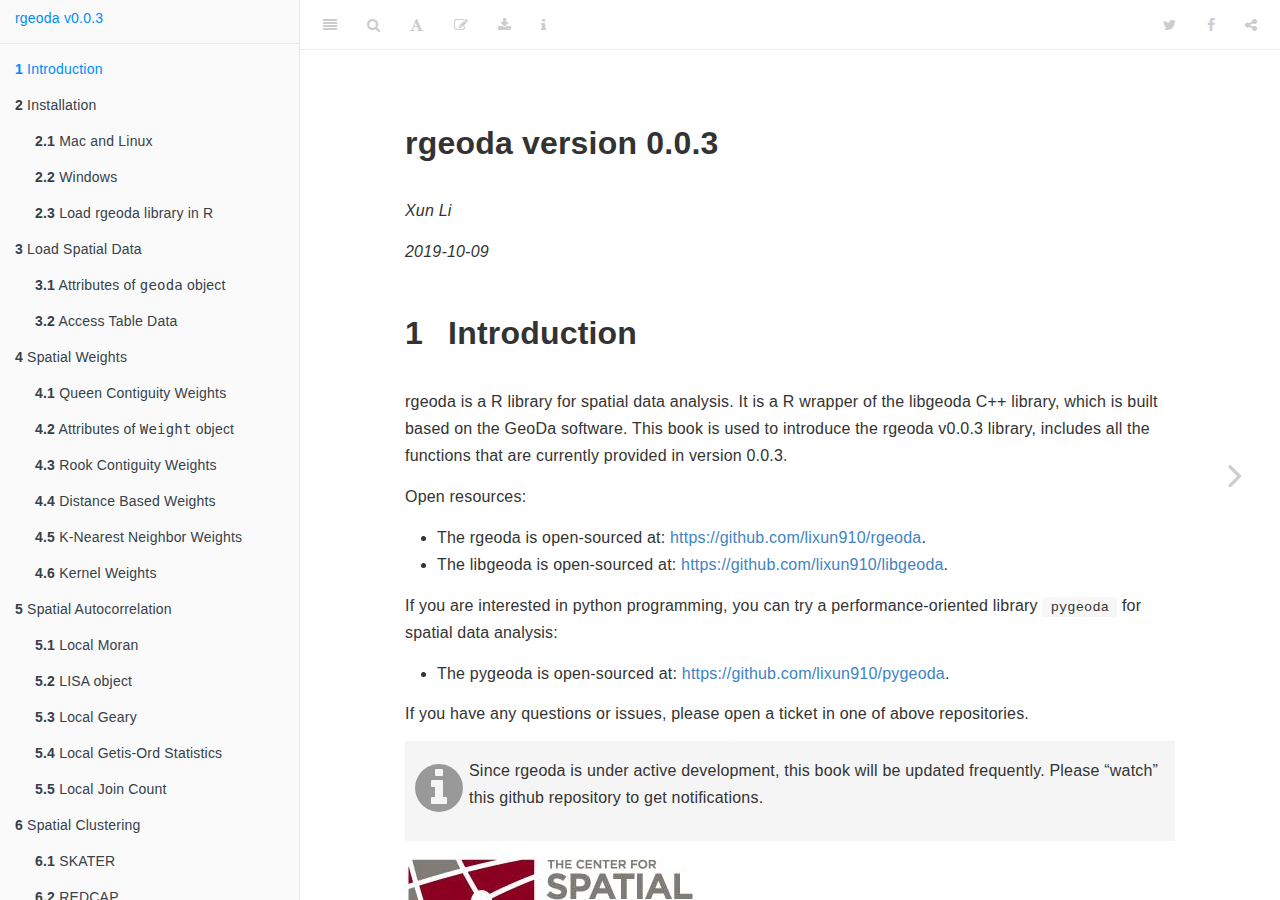
==== docs/index.html @ a3c0eeae "Initial commit" ====
<!DOCTYPE html>
<html xmlns="http://www.w3.org/1999/xhtml" lang="" xml:lang="">
<head>

  <meta charset="utf-8" />
  <meta http-equiv="X-UA-Compatible" content="IE=edge" />
  <title>rgeoda version 0.0.3</title>
  <meta name="description" content="This is a tutorial book to introduce the rgeoda v0.0.3 library. This book includes all the functions that are provided in version 0.0.3. Since rgeoda is under active development, this book will be updated frequently. Please watch this github repository to get any notifications." />
  <meta name="generator" content="bookdown 0.14 and GitBook 2.6.7" />

  <meta property="og:title" content="rgeoda version 0.0.3" />
  <meta property="og:type" content="book" />
  
  
  <meta property="og:description" content="This is a tutorial book to introduce the rgeoda v0.0.3 library. This book includes all the functions that are provided in version 0.0.3. Since rgeoda is under active development, this book will be updated frequently. Please watch this github repository to get any notifications." />
  <meta name="github-repo" content="rgeoda/book_intro" />

  <meta name="twitter:card" content="summary" />
  <meta name="twitter:title" content="rgeoda version 0.0.3" />
  
  <meta name="twitter:description" content="This is a tutorial book to introduce the rgeoda v0.0.3 library. This book includes all the functions that are provided in version 0.0.3. Since rgeoda is under active development, this book will be updated frequently. Please watch this github repository to get any notifications." />
  

<meta name="author" content="Xun Li" />


<meta name="date" content="2019-10-09" />

  <meta name="viewport" content="width=device-width, initial-scale=1" />
  <meta name="apple-mobile-web-app-capable" content="yes" />
  <meta name="apple-mobile-web-app-status-bar-style" content="black" />
  
  

<link rel="next" href="intro.html"/>
<script src="libs/jquery-2.2.3/jquery.min.js"></script>
<link href="libs/gitbook-2.6.7/css/style.css" rel="stylesheet" />
<link href="libs/gitbook-2.6.7/css/plugin-table.css" rel="stylesheet" />
<link href="libs/gitbook-2.6.7/css/plugin-bookdown.css" rel="stylesheet" />
<link href="libs/gitbook-2.6.7/css/plugin-highlight.css" rel="stylesheet" />
<link href="libs/gitbook-2.6.7/css/plugin-search.css" rel="stylesheet" />
<link href="libs/gitbook-2.6.7/css/plugin-fontsettings.css" rel="stylesheet" />
<link href="libs/gitbook-2.6.7/css/plugin-clipboard.css" rel="stylesheet" />











<style type="text/css">
a.sourceLine { display: inline-block; line-height: 1.25; }
a.sourceLine { pointer-events: none; color: inherit; text-decoration: inherit; }
a.sourceLine:empty { height: 1.2em; }
.sourceCode { overflow: visible; }
code.sourceCode { white-space: pre; position: relative; }
pre.sourceCode { margin: 0; }
@media screen {
div.sourceCode { overflow: auto; }
}
@media print {
code.sourceCode { white-space: pre-wrap; }
a.sourceLine { text-indent: -1em; padding-left: 1em; }
}
pre.numberSource a.sourceLine
  { position: relative; left: -4em; }
pre.numberSource a.sourceLine::before
  { content: attr(data-line-number);
    position: relative; left: -1em; text-align: right; vertical-align: baseline;
    border: none; pointer-events: all; display: inline-block;
    -webkit-touch-callout: none; -webkit-user-select: none;
    -khtml-user-select: none; -moz-user-select: none;
    -ms-user-select: none; user-select: none;
    padding: 0 4px; width: 4em;
    color: #aaaaaa;
  }
pre.numberSource { margin-left: 3em; border-left: 1px solid #aaaaaa;  padding-left: 4px; }
div.sourceCode
  {  }
@media screen {
a.sourceLine::before { text-decoration: underline; }
}
code span.al { color: #ff0000; font-weight: bold; } /* Alert */
code span.an { color: #60a0b0; font-weight: bold; font-style: italic; } /* Annotation */
code span.at { color: #7d9029; } /* Attribute */
code span.bn { color: #40a070; } /* BaseN */
code span.bu { } /* BuiltIn */
code span.cf { color: #007020; font-weight: bold; } /* ControlFlow */
code span.ch { color: #4070a0; } /* Char */
code span.cn { color: #880000; } /* Constant */
code span.co { color: #60a0b0; font-style: italic; } /* Comment */
code span.cv { color: #60a0b0; font-weight: bold; font-style: italic; } /* CommentVar */
code span.do { color: #ba2121; font-style: italic; } /* Documentation */
code span.dt { color: #902000; } /* DataType */
code span.dv { color: #40a070; } /* DecVal */
code span.er { color: #ff0000; font-weight: bold; } /* Error */
code span.ex { } /* Extension */
code span.fl { color: #40a070; } /* Float */
code span.fu { color: #06287e; } /* Function */
code span.im { } /* Import */
code span.in { color: #60a0b0; font-weight: bold; font-style: italic; } /* Information */
code span.kw { color: #007020; font-weight: bold; } /* Keyword */
code span.op { color: #666666; } /* Operator */
code span.ot { color: #007020; } /* Other */
code span.pp { color: #bc7a00; } /* Preprocessor */
code span.sc { color: #4070a0; } /* SpecialChar */
code span.ss { color: #bb6688; } /* SpecialString */
code span.st { color: #4070a0; } /* String */
code span.va { color: #19177c; } /* Variable */
code span.vs { color: #4070a0; } /* VerbatimString */
code span.wa { color: #60a0b0; font-weight: bold; font-style: italic; } /* Warning */
</style>

<link rel="stylesheet" href="style.css" type="text/css" />
<link rel="stylesheet" href="toc.css" type="text/css" />
<link rel="stylesheet" href="fontawesome.min.css" type="text/css" />
</head>

<body>



  <div class="book without-animation with-summary font-size-2 font-family-1" data-basepath=".">

    <div class="book-summary">
      <nav role="navigation">

<ul class="summary">
<li><a href="./">rgeoda v0.0.3</a></li>

<li class="divider"></li>
<li class="chapter" data-level="1" data-path="index.html"><a href="index.html"><i class="fa fa-check"></i><b>1</b> Introduction</a></li>
<li class="chapter" data-level="2" data-path="intro.html"><a href="intro.html"><i class="fa fa-check"></i><b>2</b> Installation</a><ul>
<li class="chapter" data-level="2.1" data-path="intro.html"><a href="intro.html#mac-and-linux"><i class="fa fa-check"></i><b>2.1</b> Mac and Linux</a></li>
<li class="chapter" data-level="2.2" data-path="intro.html"><a href="intro.html#windows"><i class="fa fa-check"></i><b>2.2</b> Windows</a></li>
<li class="chapter" data-level="2.3" data-path="intro.html"><a href="intro.html#load-rgeoda-library-in-r"><i class="fa fa-check"></i><b>2.3</b> Load rgeoda library in R</a></li>
</ul></li>
<li class="chapter" data-level="3" data-path="load-spatial-data.html"><a href="load-spatial-data.html"><i class="fa fa-check"></i><b>3</b> Load Spatial Data</a><ul>
<li class="chapter" data-level="3.1" data-path="load-spatial-data.html"><a href="load-spatial-data.html#attributes-of-geoda-object"><i class="fa fa-check"></i><b>3.1</b> Attributes of <code>geoda</code> object</a></li>
<li class="chapter" data-level="3.2" data-path="load-spatial-data.html"><a href="load-spatial-data.html#access-table-data"><i class="fa fa-check"></i><b>3.2</b> Access Table Data</a></li>
</ul></li>
<li class="chapter" data-level="4" data-path="spatial-weights.html"><a href="spatial-weights.html"><i class="fa fa-check"></i><b>4</b> Spatial Weights</a><ul>
<li class="chapter" data-level="4.1" data-path="spatial-weights.html"><a href="spatial-weights.html#queen-contiguity-weights"><i class="fa fa-check"></i><b>4.1</b> Queen Contiguity Weights</a></li>
<li class="chapter" data-level="4.2" data-path="spatial-weights.html"><a href="spatial-weights.html#attributes-of-weight-object"><i class="fa fa-check"></i><b>4.2</b> Attributes of <code>Weight</code> object</a></li>
<li class="chapter" data-level="4.3" data-path="spatial-weights.html"><a href="spatial-weights.html#rook-contiguity-weights"><i class="fa fa-check"></i><b>4.3</b> Rook Contiguity Weights</a></li>
<li class="chapter" data-level="4.4" data-path="spatial-weights.html"><a href="spatial-weights.html#distance-based-weights"><i class="fa fa-check"></i><b>4.4</b> Distance Based Weights</a></li>
<li class="chapter" data-level="4.5" data-path="spatial-weights.html"><a href="spatial-weights.html#k-nearest-neighbor-weights"><i class="fa fa-check"></i><b>4.5</b> K-Nearest Neighbor Weights</a></li>
<li class="chapter" data-level="4.6" data-path="spatial-weights.html"><a href="spatial-weights.html#kernel-weights"><i class="fa fa-check"></i><b>4.6</b> Kernel Weights</a><ul>
<li class="chapter" data-level="4.6.1" data-path="spatial-weights.html"><a href="spatial-weights.html#kernel-weights-with-fixed-bandwidth"><i class="fa fa-check"></i><b>4.6.1</b> Kernel Weights with fixed bandwidth</a></li>
<li class="chapter" data-level="4.6.2" data-path="spatial-weights.html"><a href="spatial-weights.html#kernel-weights-with-adaptive-bandwidth"><i class="fa fa-check"></i><b>4.6.2</b> Kernel Weights with adaptive bandwidth</a></li>
</ul></li>
</ul></li>
<li class="chapter" data-level="5" data-path="spatial-autocorrelation.html"><a href="spatial-autocorrelation.html"><i class="fa fa-check"></i><b>5</b> Spatial Autocorrelation</a><ul>
<li class="chapter" data-level="5.1" data-path="spatial-autocorrelation.html"><a href="spatial-autocorrelation.html#local-moran"><i class="fa fa-check"></i><b>5.1</b> Local Moran</a></li>
<li class="chapter" data-level="5.2" data-path="spatial-autocorrelation.html"><a href="spatial-autocorrelation.html#lisa-object"><i class="fa fa-check"></i><b>5.2</b> LISA object</a></li>
<li class="chapter" data-level="5.3" data-path="spatial-autocorrelation.html"><a href="spatial-autocorrelation.html#local-geary"><i class="fa fa-check"></i><b>5.3</b> Local Geary</a></li>
<li class="chapter" data-level="5.4" data-path="spatial-autocorrelation.html"><a href="spatial-autocorrelation.html#local-getis-ord-statistics"><i class="fa fa-check"></i><b>5.4</b> Local Getis-Ord Statistics</a></li>
<li class="chapter" data-level="5.5" data-path="spatial-autocorrelation.html"><a href="spatial-autocorrelation.html#local-join-count"><i class="fa fa-check"></i><b>5.5</b> Local Join Count</a></li>
</ul></li>
<li class="chapter" data-level="6" data-path="spatial-clustering.html"><a href="spatial-clustering.html"><i class="fa fa-check"></i><b>6</b> Spatial Clustering</a><ul>
<li class="chapter" data-level="6.1" data-path="spatial-clustering.html"><a href="spatial-clustering.html#skater"><i class="fa fa-check"></i><b>6.1</b> SKATER</a></li>
<li class="chapter" data-level="6.2" data-path="spatial-clustering.html"><a href="spatial-clustering.html#redcap"><i class="fa fa-check"></i><b>6.2</b> REDCAP</a></li>
<li class="chapter" data-level="6.3" data-path="spatial-clustering.html"><a href="spatial-clustering.html#max-p"><i class="fa fa-check"></i><b>6.3</b> Max-p</a></li>
</ul></li>
<li class="chapter" data-level="7" data-path="esda-with-rgeoda-and-sp.html"><a href="esda-with-rgeoda-and-sp.html"><i class="fa fa-check"></i><b>7</b> ESDA with rgeoda and sp</a><ul>
<li class="chapter" data-level="7.1" data-path="esda-with-rgeoda-and-sp.html"><a href="esda-with-rgeoda-and-sp.html#start-from-sp-package"><i class="fa fa-check"></i><b>7.1</b> Start from sp package</a></li>
<li class="chapter" data-level="7.2" data-path="esda-with-rgeoda-and-sp.html"><a href="esda-with-rgeoda-and-sp.html#create-geoda-object-from-sp"><i class="fa fa-check"></i><b>7.2</b> Create geoda object from sp</a></li>
<li class="chapter" data-level="7.3" data-path="esda-with-rgeoda-and-sp.html"><a href="esda-with-rgeoda-and-sp.html#esda-with-rgeoda-and-sp-1"><i class="fa fa-check"></i><b>7.3</b> ESDA with rgeoda and sp</a><ul>
<li class="chapter" data-level="7.3.1" data-path="esda-with-rgeoda-and-sp.html"><a href="esda-with-rgeoda-and-sp.html#local-moran-map"><i class="fa fa-check"></i><b>7.3.1</b> Local Moran Map</a></li>
<li class="chapter" data-level="7.3.2" data-path="esda-with-rgeoda-and-sp.html"><a href="esda-with-rgeoda-and-sp.html#local-geary-map"><i class="fa fa-check"></i><b>7.3.2</b> Local Geary Map</a></li>
<li class="chapter" data-level="7.3.3" data-path="esda-with-rgeoda-and-sp.html"><a href="esda-with-rgeoda-and-sp.html#local-g-map"><i class="fa fa-check"></i><b>7.3.3</b> Local G Map</a></li>
<li class="chapter" data-level="7.3.4" data-path="esda-with-rgeoda-and-sp.html"><a href="esda-with-rgeoda-and-sp.html#skater-map"><i class="fa fa-check"></i><b>7.3.4</b> SKATER Map</a></li>
<li class="chapter" data-level="7.3.5" data-path="esda-with-rgeoda-and-sp.html"><a href="esda-with-rgeoda-and-sp.html#max-p-clustering-map"><i class="fa fa-check"></i><b>7.3.5</b> Max-p Clustering Map</a></li>
</ul></li>
</ul></li>
<li class="chapter" data-level="8" data-path="esda-with-rgeoda-and-sf.html"><a href="esda-with-rgeoda-and-sf.html"><i class="fa fa-check"></i><b>8</b> ESDA with rgeoda and sf</a><ul>
<li class="chapter" data-level="8.1" data-path="esda-with-rgeoda-and-sf.html"><a href="esda-with-rgeoda-and-sf.html#start-from-sf-package"><i class="fa fa-check"></i><b>8.1</b> Start from sf package</a></li>
<li class="chapter" data-level="8.2" data-path="esda-with-rgeoda-and-sf.html"><a href="esda-with-rgeoda-and-sf.html#create-geoda-object-from-sf"><i class="fa fa-check"></i><b>8.2</b> Create geoda object from sf</a></li>
<li class="chapter" data-level="8.3" data-path="esda-with-rgeoda-and-sf.html"><a href="esda-with-rgeoda-and-sf.html#esda-with-rgeoda-and-sf-1"><i class="fa fa-check"></i><b>8.3</b> ESDA with rgeoda and sf</a><ul>
<li class="chapter" data-level="8.3.1" data-path="esda-with-rgeoda-and-sf.html"><a href="esda-with-rgeoda-and-sf.html#local-moran-map-1"><i class="fa fa-check"></i><b>8.3.1</b> Local Moran Map</a></li>
<li class="chapter" data-level="8.3.2" data-path="esda-with-rgeoda-and-sf.html"><a href="esda-with-rgeoda-and-sf.html#local-geary-map-1"><i class="fa fa-check"></i><b>8.3.2</b> Local Geary Map</a></li>
<li class="chapter" data-level="8.3.3" data-path="esda-with-rgeoda-and-sf.html"><a href="esda-with-rgeoda-and-sf.html#local-g-map-1"><i class="fa fa-check"></i><b>8.3.3</b> Local G Map</a></li>
<li class="chapter" data-level="8.3.4" data-path="esda-with-rgeoda-and-sf.html"><a href="esda-with-rgeoda-and-sf.html#skater-map-1"><i class="fa fa-check"></i><b>8.3.4</b> SKATER Map</a></li>
<li class="chapter" data-level="8.3.5" data-path="esda-with-rgeoda-and-sf.html"><a href="esda-with-rgeoda-and-sf.html#max-p-clustering-map-1"><i class="fa fa-check"></i><b>8.3.5</b> Max-p Clustering Map</a></li>
</ul></li>
</ul></li>
<li class="divider"></li>
<li><a href="https://github.com/rstudio/bookdown" target="blank">Published with bookdown</a></li>

</ul>

      </nav>
    </div>

    <div class="book-body">
      <div class="body-inner">
        <div class="book-header" role="navigation">
          <h1>
            <i class="fa fa-circle-o-notch fa-spin"></i><a href="./">rgeoda version 0.0.3</a>
          </h1>
        </div>

        <div class="page-wrapper" tabindex="-1" role="main">
          <div class="page-inner">

            <section class="normal" id="section-">
<div id="header">
<h1 class="title">rgeoda version 0.0.3</h1>
<p class="author"><em>Xun Li</em></p>
<p class="date"><em>2019-10-09</em></p>
</div>
<div id="introduction" class="section level1">
<h1><span class="header-section-number">1</span> Introduction</h1>
<p>rgeoda is a R library for spatial data analysis. It is a R wrapper of the libgeoda C++ library, which is built based on the GeoDa software. This book is used to introduce the rgeoda v0.0.3 library, includes all the functions that are currently provided in version 0.0.3.</p>
<p>Open resources:</p>
<ul>
<li>The rgeoda is open-sourced at: <a href="https://github.com/lixun910/rgeoda" class="uri">https://github.com/lixun910/rgeoda</a>.</li>
<li>The libgeoda is open-sourced at: <a href="https://github.com/lixun910/libgeoda" class="uri">https://github.com/lixun910/libgeoda</a>.</li>
</ul>
<p>If you are interested in python programming, you can try a performance-oriented library <code>pygeoda</code> for spatial data analysis:</p>
<ul>
<li>The pygeoda is open-sourced at: <a href="https://github.com/lixun910/pygeoda" class="uri">https://github.com/lixun910/pygeoda</a>.</li>
</ul>
<p>If you have any questions or issues, please open a ticket in one of above repositories.</p>
<div class="rmdinfo">
<p>
Since rgeoda is under active development, this book will be updated frequently. Please “watch” this github repository to get notifications.
</p>
</div>
<p><img src="images/csds.jpg" /><!-- --></p>

</div>
            </section>

          </div>
        </div>
      </div>

<a href="intro.html" class="navigation navigation-next navigation-unique" aria-label="Next page"><i class="fa fa-angle-right"></i></a>
    </div>
  </div>
<script src="libs/gitbook-2.6.7/js/app.min.js"></script>
<script src="libs/gitbook-2.6.7/js/lunr.js"></script>
<script src="libs/gitbook-2.6.7/js/clipboard.min.js"></script>
<script src="libs/gitbook-2.6.7/js/plugin-search.js"></script>
<script src="libs/gitbook-2.6.7/js/plugin-sharing.js"></script>
<script src="libs/gitbook-2.6.7/js/plugin-fontsettings.js"></script>
<script src="libs/gitbook-2.6.7/js/plugin-bookdown.js"></script>
<script src="libs/gitbook-2.6.7/js/jquery.highlight.js"></script>
<script src="libs/gitbook-2.6.7/js/plugin-clipboard.js"></script>
<script>
gitbook.require(["gitbook"], function(gitbook) {
gitbook.start({
"sharing": {
"github": false,
"facebook": true,
"twitter": true,
"google": false,
"linkedin": false,
"weibo": false,
"instapaper": false,
"vk": false,
"all": ["facebook", "google", "twitter", "linkedin", "weibo", "instapaper"]
},
"fontsettings": {
"theme": "white",
"family": "sans",
"size": 2
},
"edit": {
"link": "https://github.com/rstudio/bookdown-demo/edit/master/index.Rmd",
"text": "Edit"
},
"history": {
"link": null,
"text": null
},
"download": ["bookdown-demo.pdf", "bookdown-demo.epub"],
"toc": {
"collapse": "subsection"
}
});
});
</script>

</body>

</html>
---- docs/libs/gitbook-2.6.7/css/style.css ----
/*! normalize.css v2.1.0 | MIT License | git.io/normalize */img,legend{border:0}*,.fa{-webkit-font-smoothing:antialiased}.fa-ul>li,sub,sup{position:relative}.book .book-body .page-wrapper .page-inner section.normal hr:after,.book-langs-index .inner .languages:after,.buttons:after,.dropdown-menu .buttons:after{clear:both}body,html{-ms-text-size-adjust:100%;-webkit-text-size-adjust:100%}article,aside,details,figcaption,figure,footer,header,hgroup,main,nav,section,summary{display:block}audio,canvas,video{display:inline-block}.hidden,[hidden]{display:none}audio:not([controls]){display:none;height:0}html{font-family:sans-serif}body,figure{margin:0}a:focus{outline:dotted thin}a:active,a:hover{outline:0}h1{font-size:2em;margin:.67em 0}abbr[title]{border-bottom:1px dotted}b,strong{font-weight:700}dfn{font-style:italic}hr{-moz-box-sizing:content-box;box-sizing:content-box;height:0}mark{background:#ff0;color:#000}code,kbd,pre,samp{font-family:monospace,serif;font-size:1em}pre{white-space:pre-wrap}q{quotes:"\201C" "\201D" "\2018" "\2019"}small{font-size:80%}sub,sup{font-size:75%;line-height:0;vertical-align:baseline}sup{top:-.5em}sub{bottom:-.25em}svg:not(:root){overflow:hidden}fieldset{border:1px solid silver;margin:0 2px;padding:.35em .625em .75em}legend{padding:0}button,input,select,textarea{font-family:inherit;font-size:100%;margin:0}button,input{line-height:normal}button,select{text-transform:none}button,html input[type=button],input[type=reset],input[type=submit]{-webkit-appearance:button;cursor:pointer}button[disabled],html input[disabled]{cursor:default}input[type=checkbox],input[type=radio]{box-sizing:border-box;padding:0}input[type=search]{-webkit-appearance:textfield;-moz-box-sizing:content-box;-webkit-box-sizing:content-box;box-sizing:content-box}input[type=search]::-webkit-search-cancel-button{margin-right:10px;}button::-moz-focus-inner,input::-moz-focus-inner{border:0;padding:0}textarea{overflow:auto;vertical-align:top}table{border-collapse:collapse;border-spacing:0}/*!
 * Preboot v2
 *
 * Open sourced under MIT license by @mdo.
 * Some variables and mixins from Bootstrap (Apache 2 license).
 */.link-inherit,.link-inherit:focus,.link-inherit:hover{color:inherit}.fa,.fa-stack{display:inline-block}/*!
 *  Font Awesome 4.1.0 by @davegandy - http://fontawesome.io - @fontawesome
 *  License - http://fontawesome.io/license (Font: SIL OFL 1.1, CSS: MIT License)
 */@font-face{font-family:FontAwesome;src:url(./fontawesome/fontawesome-webfont.ttf?v=4.1.0) format('truetype');font-weight:400;font-style:normal}.fa{font-family:FontAwesome;font-style:normal;font-weight:400;line-height:1;-moz-osx-font-smoothing:grayscale}.book .book-header,.book .book-summary{font-family:"Helvetica Neue",Helvetica,Arial,sans-serif}.fa-lg{font-size:1.33333333em;line-height:.75em;vertical-align:-15%}.fa-2x{font-size:2em}.fa-3x{font-size:3em}.fa-4x{font-size:4em}.fa-5x{font-size:5em}.fa-fw{width:1.28571429em;text-align:center}.fa-ul{padding-left:0;margin-left:2.14285714em;list-style-type:none}.fa-li{position:absolute;left:-2.14285714em;width:2.14285714em;top:.14285714em;text-align:center}.fa-li.fa-lg{left:-1.85714286em}.fa-border{padding:.2em .25em .15em;border:.08em solid #eee;border-radius:.1em}.pull-right{float:right}.pull-left{float:left}.fa.pull-left{margin-right:.3em}.fa.pull-right{margin-left:.3em}.fa-spin{-webkit-animation:spin 2s infinite linear;-moz-animation:spin 2s infinite linear;-o-animation:spin 2s infinite linear;animation:spin 2s infinite linear}@-moz-keyframes spin{0%{-moz-transform:rotate(0)}100%{-moz-transform:rotate(359deg)}}@-webkit-keyframes spin{0%{-webkit-transform:rotate(0)}100%{-webkit-transform:rotate(359deg)}}@-o-keyframes spin{0%{-o-transform:rotate(0)}100%{-o-transform:rotate(359deg)}}@keyframes spin{0%{-webkit-transform:rotate(0);transform:rotate(0)}100%{-webkit-transform:rotate(359deg);transform:rotate(359deg)}}.fa-rotate-90{filter:progid:DXImageTransform.Microsoft.BasicImage(rotation=1);-webkit-transform:rotate(90deg);-moz-transform:rotate(90deg);-ms-transform:rotate(90deg);-o-transform:rotate(90deg);transform:rotate(90deg)}.fa-rotate-180{filter:progid:DXImageTransform.Microsoft.BasicImage(rotation=2);-webkit-transform:rotate(180deg);-moz-transform:rotate(180deg);-ms-transform:rotate(180deg);-o-transform:rotate(180deg);transform:rotate(180deg)}.fa-rotate-270{filter:progid:DXImageTransform.Microsoft.BasicImage(rotation=3);-webkit-transform:rotate(270deg);-moz-transform:rotate(270deg);-ms-transform:rotate(270deg);-o-transform:rotate(270deg);transform:rotate(270deg)}.fa-flip-horizontal{filter:progid:DXImageTransform.Microsoft.BasicImage(rotation=0, mirror=1);-webkit-transform:scale(-1,1);-moz-transform:scale(-1,1);-ms-transform:scale(-1,1);-o-transform:scale(-1,1);transform:scale(-1,1)}.fa-flip-vertical{filter:progid:DXImageTransform.Microsoft.BasicImage(rotation=2, mirror=1);-webkit-transform:scale(1,-1);-moz-transform:scale(1,-1);-ms-transform:scale(1,-1);-o-transform:scale(1,-1);transform:scale(1,-1)}.fa-stack{position:relative;width:2em;height:2em;line-height:2em;vertical-align:middle}.fa-stack-1x,.fa-stack-2x{position:absolute;left:0;width:100%;text-align:center}.fa-stack-1x{line-height:inherit}.fa-stack-2x{font-size:2em}.fa-inverse{color:#fff}.fa-glass:before{content:"\f000"}.fa-music:before{content:"\f001"}.fa-search:before{content:"\f002"}.fa-envelope-o:before{content:"\f003"}.fa-heart:before{content:"\f004"}.fa-star:before{content:"\f005"}.fa-star-o:before{content:"\f006"}.fa-user:before{content:"\f007"}.fa-film:before{content:"\f008"}.fa-th-large:before{content:"\f009"}.fa-th:before{content:"\f00a"}.fa-th-list:before{content:"\f00b"}.fa-check:before{content:"\f00c"}.fa-times:before{content:"\f00d"}.fa-search-plus:before{content:"\f00e"}.fa-search-minus:before{content:"\f010"}.fa-power-off:before{content:"\f011"}.fa-signal:before{content:"\f012"}.fa-cog:before,.fa-gear:before{content:"\f013"}.fa-trash-o:before{content:"\f014"}.fa-home:before{content:"\f015"}.fa-file-o:before{content:"\f016"}.fa-clock-o:before{content:"\f017"}.fa-road:before{content:"\f018"}.fa-download:before{content:"\f019"}.fa-arrow-circle-o-down:before{content:"\f01a"}.fa-arrow-circle-o-up:before{content:"\f01b"}.fa-inbox:before{content:"\f01c"}.fa-play-circle-o:before{content:"\f01d"}.fa-repeat:before,.fa-rotate-right:before{content:"\f01e"}.fa-refresh:before{content:"\f021"}.fa-list-alt:before{content:"\f022"}.fa-lock:before{content:"\f023"}.fa-flag:before{content:"\f024"}.fa-headphones:before{content:"\f025"}.fa-volume-off:before{content:"\f026"}.fa-volume-down:before{content:"\f027"}.fa-volume-up:before{content:"\f028"}.fa-qrcode:before{content:"\f029"}.fa-barcode:before{content:"\f02a"}.fa-tag:before{content:"\f02b"}.fa-tags:before{content:"\f02c"}.fa-book:before{content:"\f02d"}.fa-bookmark:before{content:"\f02e"}.fa-print:before{content:"\f02f"}.fa-camera:before{content:"\f030"}.fa-font:before{content:"\f031"}.fa-bold:before{content:"\f032"}.fa-italic:before{content:"\f033"}.fa-text-height:before{content:"\f034"}.fa-text-width:before{content:"\f035"}.fa-align-left:before{content:"\f036"}.fa-align-center:before{content:"\f037"}.fa-align-right:before{content:"\f038"}.fa-align-justify:before{content:"\f039"}.fa-list:before{content:"\f03a"}.fa-dedent:before,.fa-outdent:before{content:"\f03b"}.fa-indent:before{content:"\f03c"}.fa-video-camera:before{content:"\f03d"}.fa-image:before,.fa-photo:before,.fa-picture-o:before{content:"\f03e"}.fa-pencil:before{content:"\f040"}.fa-map-marker:before{content:"\f041"}.fa-adjust:before{content:"\f042"}.fa-tint:before{content:"\f043"}.fa-edit:before,.fa-pencil-square-o:before{content:"\f044"}.fa-share-square-o:before{content:"\f045"}.fa-check-square-o:before{content:"\f046"}.fa-arrows:before{content:"\f047"}.fa-step-backward:before{content:"\f048"}.fa-fast-backward:before{content:"\f049"}.fa-backward:before{content:"\f04a"}.fa-play:before{content:"\f04b"}.fa-pause:before{content:"\f04c"}.fa-stop:before{content:"\f04d"}.fa-forward:before{content:"\f04e"}.fa-fast-forward:before{content:"\f050"}.fa-step-forward:before{content:"\f051"}.fa-eject:before{content:"\f052"}.fa-chevron-left:before{content:"\f053"}.fa-chevron-right:before{content:"\f054"}.fa-plus-circle:before{content:"\f055"}.fa-minus-circle:before{content:"\f056"}.fa-times-circle:before{content:"\f057"}.fa-check-circle:before{content:"\f058"}.fa-question-circle:before{content:"\f059"}.fa-info-circle:before{content:"\f05a"}.fa-crosshairs:before{content:"\f05b"}.fa-times-circle-o:before{content:"\f05c"}.fa-check-circle-o:before{content:"\f05d"}.fa-ban:before{content:"\f05e"}.fa-arrow-left:before{content:"\f060"}.fa-arrow-right:before{content:"\f061"}.fa-arrow-up:before{content:"\f062"}.fa-arrow-down:before{content:"\f063"}.fa-mail-forward:before,.fa-share:before{content:"\f064"}.fa-expand:before{content:"\f065"}.fa-compress:before{content:"\f066"}.fa-plus:before{content:"\f067"}.fa-minus:before{content:"\f068"}.fa-asterisk:before{content:"\f069"}.fa-exclamation-circle:before{content:"\f06a"}.fa-gift:before{content:"\f06b"}.fa-leaf:before{content:"\f06c"}.fa-fire:before{content:"\f06d"}.fa-eye:before{content:"\f06e"}.fa-eye-slash:before{content:"\f070"}.fa-exclamation-triangle:before,.fa-warning:before{content:"\f071"}.fa-plane:before{content:"\f072"}.fa-calendar:before{content:"\f073"}.fa-random:before{content:"\f074"}.fa-comment:before{content:"\f075"}.fa-magnet:before{content:"\f076"}.fa-chevron-up:before{content:"\f077"}.fa-chevron-down:before{content:"\f078"}.fa-retweet:before{content:"\f079"}.fa-shopping-cart:before{content:"\f07a"}.fa-folder:before{content:"\f07b"}.fa-folder-open:before{content:"\f07c"}.fa-arrows-v:before{content:"\f07d"}.fa-arrows-h:before{content:"\f07e"}.fa-bar-chart-o:before{content:"\f080"}.fa-twitter-square:before{content:"\f081"}.fa-facebook-square:before{content:"\f082"}.fa-camera-retro:before{content:"\f083"}.fa-key:before{content:"\f084"}.fa-cogs:before,.fa-gears:before{content:"\f085"}.fa-comments:before{content:"\f086"}.fa-thumbs-o-up:before{content:"\f087"}.fa-thumbs-o-down:before{content:"\f088"}.fa-star-half:before{content:"\f089"}.fa-heart-o:before{content:"\f08a"}.fa-sign-out:before{content:"\f08b"}.fa-linkedin-square:before{content:"\f08c"}.fa-thumb-tack:before{content:"\f08d"}.fa-external-link:before{content:"\f08e"}.fa-sign-in:before{content:"\f090"}.fa-trophy:before{content:"\f091"}.fa-github-square:before{content:"\f092"}.fa-upload:before{content:"\f093"}.fa-lemon-o:before{content:"\f094"}.fa-phone:before{content:"\f095"}.fa-square-o:before{content:"\f096"}.fa-bookmark-o:before{content:"\f097"}.fa-phone-square:before{content:"\f098"}.fa-twitter:before{content:"\f099"}.fa-facebook:before{content:"\f09a"}.fa-github:before{content:"\f09b"}.fa-unlock:before{content:"\f09c"}.fa-credit-card:before{content:"\f09d"}.fa-rss:before{content:"\f09e"}.fa-hdd-o:before{content:"\f0a0"}.fa-bullhorn:before{content:"\f0a1"}.fa-bell:before{content:"\f0f3"}.fa-certificate:before{content:"\f0a3"}.fa-hand-o-right:before{content:"\f0a4"}.fa-hand-o-left:before{content:"\f0a5"}.fa-hand-o-up:before{content:"\f0a6"}.fa-hand-o-down:before{content:"\f0a7"}.fa-arrow-circle-left:before{content:"\f0a8"}.fa-arrow-circle-right:before{content:"\f0a9"}.fa-arrow-circle-up:before{content:"\f0aa"}.fa-arrow-circle-down:before{content:"\f0ab"}.fa-globe:before{content:"\f0ac"}.fa-wrench:before{content:"\f0ad"}.fa-tasks:before{content:"\f0ae"}.fa-filter:before{content:"\f0b0"}.fa-briefcase:before{content:"\f0b1"}.fa-arrows-alt:before{content:"\f0b2"}.fa-group:before,.fa-users:before{content:"\f0c0"}.fa-chain:before,.fa-link:before{content:"\f0c1"}.fa-cloud:before{content:"\f0c2"}.fa-flask:before{content:"\f0c3"}.fa-cut:before,.fa-scissors:before{content:"\f0c4"}.fa-copy:before,.fa-files-o:before{content:"\f0c5"}.fa-paperclip:before{content:"\f0c6"}.fa-floppy-o:before,.fa-save:before{content:"\f0c7"}.fa-square:before{content:"\f0c8"}.fa-bars:before,.fa-navicon:before,.fa-reorder:before{content:"\f0c9"}.fa-list-ul:before{content:"\f0ca"}.fa-list-ol:before{content:"\f0cb"}.fa-strikethrough:before{content:"\f0cc"}.fa-underline:before{content:"\f0cd"}.fa-table:before{content:"\f0ce"}.fa-magic:before{content:"\f0d0"}.fa-truck:before{content:"\f0d1"}.fa-pinterest:before{content:"\f0d2"}.fa-pinterest-square:before{content:"\f0d3"}.fa-google-plus-square:before{content:"\f0d4"}.fa-google-plus:before{content:"\f0d5"}.fa-money:before{content:"\f0d6"}.fa-caret-down:before{content:"\f0d7"}.fa-caret-up:before{content:"\f0d8"}.fa-caret-left:before{content:"\f0d9"}.fa-caret-right:before{content:"\f0da"}.fa-columns:before{content:"\f0db"}.fa-sort:before,.fa-unsorted:before{content:"\f0dc"}.fa-sort-desc:before,.fa-sort-down:before{content:"\f0dd"}.fa-sort-asc:before,.fa-sort-up:before{content:"\f0de"}.fa-envelope:before{content:"\f0e0"}.fa-linkedin:before{content:"\f0e1"}.fa-rotate-left:before,.fa-undo:before{content:"\f0e2"}.fa-gavel:before,.fa-legal:before{content:"\f0e3"}.fa-dashboard:before,.fa-tachometer:before{content:"\f0e4"}.fa-comment-o:before{content:"\f0e5"}.fa-comments-o:before{content:"\f0e6"}.fa-bolt:before,.fa-flash:before{content:"\f0e7"}.fa-sitemap:before{content:"\f0e8"}.fa-umbrella:before{content:"\f0e9"}.fa-clipboard:before,.fa-paste:before{content:"\f0ea"}.fa-lightbulb-o:before{content:"\f0eb"}.fa-exchange:before{content:"\f0ec"}.fa-cloud-download:before{content:"\f0ed"}.fa-cloud-upload:before{content:"\f0ee"}.fa-user-md:before{content:"\f0f0"}.fa-stethoscope:before{content:"\f0f1"}.fa-suitcase:before{content:"\f0f2"}.fa-bell-o:before{content:"\f0a2"}.fa-coffee:before{content:"\f0f4"}.fa-cutlery:before{content:"\f0f5"}.fa-file-text-o:before{content:"\f0f6"}.fa-building-o:before{content:"\f0f7"}.fa-hospital-o:before{content:"\f0f8"}.fa-ambulance:before{content:"\f0f9"}.fa-medkit:before{content:"\f0fa"}.fa-fighter-jet:before{content:"\f0fb"}.fa-beer:before{content:"\f0fc"}.fa-h-square:before{content:"\f0fd"}.fa-plus-square:before{content:"\f0fe"}.fa-angle-double-left:before{content:"\f100"}.fa-angle-double-right:before{content:"\f101"}.fa-angle-double-up:before{content:"\f102"}.fa-angle-double-down:before{content:"\f103"}.fa-angle-left:before{content:"\f104"}.fa-angle-right:before{content:"\f105"}.fa-angle-up:before{content:"\f106"}.fa-angle-down:before{content:"\f107"}.fa-desktop:before{content:"\f108"}.fa-laptop:before{content:"\f109"}.fa-tablet:before{content:"\f10a"}.fa-mobile-phone:before,.fa-mobile:before{content:"\f10b"}.fa-circle-o:before{content:"\f10c"}.fa-quote-left:before{content:"\f10d"}.fa-quote-right:before{content:"\f10e"}.fa-spinner:before{content:"\f110"}.fa-circle:before{content:"\f111"}.fa-mail-reply:before,.fa-reply:before{content:"\f112"}.fa-github-alt:before{content:"\f113"}.fa-folder-o:before{content:"\f114"}.fa-folder-open-o:before{content:"\f115"}.fa-smile-o:before{content:"\f118"}.fa-frown-o:before{content:"\f119"}.fa-meh-o:before{content:"\f11a"}.fa-gamepad:before{content:"\f11b"}.fa-keyboard-o:before{content:"\f11c"}.fa-flag-o:before{content:"\f11d"}.fa-flag-checkered:before{content:"\f11e"}.fa-terminal:before{content:"\f120"}.fa-code:before{content:"\f121"}.fa-mail-reply-all:before,.fa-reply-all:before{content:"\f122"}.fa-star-half-empty:before,.fa-star-half-full:before,.fa-star-half-o:before{content:"\f123"}.fa-location-arrow:before{content:"\f124"}.fa-crop:before{content:"\f125"}.fa-code-fork:before{content:"\f126"}.fa-chain-broken:before,.fa-unlink:before{content:"\f127"}.fa-question:before{content:"\f128"}.fa-info:before{content:"\f129"}.fa-exclamation:before{content:"\f12a"}.fa-superscript:before{content:"\f12b"}.fa-subscript:before{content:"\f12c"}.fa-eraser:before{content:"\f12d"}.fa-puzzle-piece:before{content:"\f12e"}.fa-microphone:before{content:"\f130"}.fa-microphone-slash:before{content:"\f131"}.fa-shield:before{content:"\f132"}.fa-calendar-o:before{content:"\f133"}.fa-fire-extinguisher:before{content:"\f134"}.fa-rocket:before{content:"\f135"}.fa-maxcdn:before{content:"\f136"}.fa-chevron-circle-left:before{content:"\f137"}.fa-chevron-circle-right:before{content:"\f138"}.fa-chevron-circle-up:before{content:"\f139"}.fa-chevron-circle-down:before{content:"\f13a"}.fa-html5:before{content:"\f13b"}.fa-css3:before{content:"\f13c"}.fa-anchor:before{content:"\f13d"}.fa-unlock-alt:before{content:"\f13e"}.fa-bullseye:before{content:"\f140"}.fa-ellipsis-h:before{content:"\f141"}.fa-ellipsis-v:before{content:"\f142"}.fa-rss-square:before{content:"\f143"}.fa-play-circle:before{content:"\f144"}.fa-ticket:before{content:"\f145"}.fa-minus-square:before{content:"\f146"}.fa-minus-square-o:before{content:"\f147"}.fa-level-up:before{content:"\f148"}.fa-level-down:before{content:"\f149"}.fa-check-square:before{content:"\f14a"}.fa-pencil-square:before{content:"\f14b"}.fa-external-link-square:before{content:"\f14c"}.fa-share-square:before{content:"\f14d"}.fa-compass:before{content:"\f14e"}.fa-caret-square-o-down:before,.fa-toggle-down:before{content:"\f150"}.fa-caret-square-o-up:before,.fa-toggle-up:before{content:"\f151"}.fa-caret-square-o-right:before,.fa-toggle-right:before{content:"\f152"}.fa-eur:before,.fa-euro:before{content:"\f153"}.fa-gbp:before{content:"\f154"}.fa-dollar:before,.fa-usd:before{content:"\f155"}.fa-inr:before,.fa-rupee:before{content:"\f156"}.fa-cny:before,.fa-jpy:before,.fa-rmb:before,.fa-yen:before{content:"\f157"}.fa-rouble:before,.fa-rub:before,.fa-ruble:before{content:"\f158"}.fa-krw:before,.fa-won:before{content:"\f159"}.fa-bitcoin:before,.fa-btc:before{content:"\f15a"}.fa-file:before{content:"\f15b"}.fa-file-text:before{content:"\f15c"}.fa-sort-alpha-asc:before{content:"\f15d"}.fa-sort-alpha-desc:before{content:"\f15e"}.fa-sort-amount-asc:before{content:"\f160"}.fa-sort-amount-desc:before{content:"\f161"}.fa-sort-numeric-asc:before{content:"\f162"}.fa-sort-numeric-desc:before{content:"\f163"}.fa-thumbs-up:before{content:"\f164"}.fa-thumbs-down:before{content:"\f165"}.fa-youtube-square:before{content:"\f166"}.fa-youtube:before{content:"\f167"}.fa-xing:before{content:"\f168"}.fa-xing-square:before{content:"\f169"}.fa-youtube-play:before{content:"\f16a"}.fa-dropbox:before{content:"\f16b"}.fa-stack-overflow:before{content:"\f16c"}.fa-instagram:before{content:"\f16d"}.fa-flickr:before{content:"\f16e"}.fa-adn:before{content:"\f170"}.fa-bitbucket:before{content:"\f171"}.fa-bitbucket-square:before{content:"\f172"}.fa-tumblr:before{content:"\f173"}.fa-tumblr-square:before{content:"\f174"}.fa-long-arrow-down:before{content:"\f175"}.fa-long-arrow-up:before{content:"\f176"}.fa-long-arrow-left:before{content:"\f177"}.fa-long-arrow-right:before{content:"\f178"}.fa-apple:before{content:"\f179"}.fa-windows:before{content:"\f17a"}.fa-android:before{content:"\f17b"}.fa-linux:before{content:"\f17c"}.fa-dribbble:before{content:"\f17d"}.fa-skype:before{content:"\f17e"}.fa-foursquare:before{content:"\f180"}.fa-trello:before{content:"\f181"}.fa-female:before{content:"\f182"}.fa-male:before{content:"\f183"}.fa-gittip:before{content:"\f184"}.fa-sun-o:before{content:"\f185"}.fa-moon-o:before{content:"\f186"}.fa-archive:before{content:"\f187"}.fa-bug:before{content:"\f188"}.fa-vk:before{content:"\f189"}.fa-weibo:before{content:"\f18a"}.fa-renren:before{content:"\f18b"}.fa-pagelines:before{content:"\f18c"}.fa-stack-exchange:before{content:"\f18d"}.fa-arrow-circle-o-right:before{content:"\f18e"}.fa-arrow-circle-o-left:before{content:"\f190"}.fa-caret-square-o-left:before,.fa-toggle-left:before{content:"\f191"}.fa-dot-circle-o:before{content:"\f192"}.fa-wheelchair:before{content:"\f193"}.fa-vimeo-square:before{content:"\f194"}.fa-try:before,.fa-turkish-lira:before{content:"\f195"}.fa-plus-square-o:before{content:"\f196"}.fa-space-shuttle:before{content:"\f197"}.fa-slack:before{content:"\f198"}.fa-envelope-square:before{content:"\f199"}.fa-wordpress:before{content:"\f19a"}.fa-openid:before{content:"\f19b"}.fa-bank:before,.fa-institution:before,.fa-university:before{content:"\f19c"}.fa-graduation-cap:before,.fa-mortar-board:before{content:"\f19d"}.fa-yahoo:before{content:"\f19e"}.fa-google:before{content:"\f1a0"}.fa-reddit:before{content:"\f1a1"}.fa-reddit-square:before{content:"\f1a2"}.fa-stumbleupon-circle:before{content:"\f1a3"}.fa-stumbleupon:before{content:"\f1a4"}.fa-delicious:before{content:"\f1a5"}.fa-digg:before{content:"\f1a6"}.fa-pied-piper-square:before,.fa-pied-piper:before{content:"\f1a7"}.fa-pied-piper-alt:before{content:"\f1a8"}.fa-drupal:before{content:"\f1a9"}.fa-joomla:before{content:"\f1aa"}.fa-language:before{content:"\f1ab"}.fa-fax:before{content:"\f1ac"}.fa-building:before{content:"\f1ad"}.fa-child:before{content:"\f1ae"}.fa-paw:before{content:"\f1b0"}.fa-spoon:before{content:"\f1b1"}.fa-cube:before{content:"\f1b2"}.fa-cubes:before{content:"\f1b3"}.fa-behance:before{content:"\f1b4"}.fa-behance-square:before{content:"\f1b5"}.fa-steam:before{content:"\f1b6"}.fa-steam-square:before{content:"\f1b7"}.fa-recycle:before{content:"\f1b8"}.fa-automobile:before,.fa-car:before{content:"\f1b9"}.fa-cab:before,.fa-taxi:before{content:"\f1ba"}.fa-tree:before{content:"\f1bb"}.fa-spotify:before{content:"\f1bc"}.fa-deviantart:before{content:"\f1bd"}.fa-soundcloud:before{content:"\f1be"}.fa-database:before{content:"\f1c0"}.fa-file-pdf-o:before{content:"\f1c1"}.fa-file-word-o:before{content:"\f1c2"}.fa-file-excel-o:before{content:"\f1c3"}.fa-file-powerpoint-o:before{content:"\f1c4"}.fa-file-image-o:before,.fa-file-photo-o:before,.fa-file-picture-o:before{content:"\f1c5"}.fa-file-archive-o:before,.fa-file-zip-o:before{content:"\f1c6"}.fa-file-audio-o:before,.fa-file-sound-o:before{content:"\f1c7"}.fa-file-movie-o:before,.fa-file-video-o:before{content:"\f1c8"}.fa-file-code-o:before{content:"\f1c9"}.fa-vine:before{content:"\f1ca"}.fa-codepen:before{content:"\f1cb"}.fa-jsfiddle:before{content:"\f1cc"}.fa-life-bouy:before,.fa-life-ring:before,.fa-life-saver:before,.fa-support:before{content:"\f1cd"}.fa-circle-o-notch:before{content:"\f1ce"}.fa-ra:before,.fa-rebel:before{content:"\f1d0"}.fa-empire:before,.fa-ge:before{content:"\f1d1"}.fa-git-square:before{content:"\f1d2"}.fa-git:before{content:"\f1d3"}.fa-hacker-news:before{content:"\f1d4"}.fa-tencent-weibo:before{content:"\f1d5"}.fa-qq:before{content:"\f1d6"}.fa-wechat:before,.fa-weixin:before{content:"\f1d7"}.fa-paper-plane:before,.fa-send:before{content:"\f1d8"}.fa-paper-plane-o:before,.fa-send-o:before{content:"\f1d9"}.fa-history:before{content:"\f1da"}.fa-circle-thin:before{content:"\f1db"}.fa-header:before{content:"\f1dc"}.fa-paragraph:before{content:"\f1dd"}.fa-sliders:before{content:"\f1de"}.fa-share-alt:before{content:"\f1e0"}.fa-share-alt-square:before{content:"\f1e1"}.fa-bomb:before{content:"\f1e2"}.book-langs-index{width:100%;height:100%;padding:40px 0;margin:0;overflow:auto}@media (max-width:600px){.book-langs-index{padding:0}}.book-langs-index .inner{max-width:600px;width:100%;margin:0 auto;padding:30px;background:#fff;border-radius:3px}.book-langs-index .inner h3{margin:0}.book-langs-index .inner .languages{list-style:none;padding:20px 30px;margin-top:20px;border-top:1px solid #eee}.book-langs-index .inner .languages:after,.book-langs-index .inner .languages:before{content:" ";display:table;line-height:0}.book-langs-index .inner .languages li{width:50%;float:left;padding:10px 5px;font-size:16px}@media (max-width:600px){.book-langs-index .inner .languages li{width:100%;max-width:100%}}.book .book-header{overflow:visible;height:50px;padding:0 8px;z-index:2;font-size:.85em;color:#7e888b;background:0 0}.book .book-header .btn{display:block;height:50px;padding:0 15px;border-bottom:none;color:#ccc;text-transform:uppercase;line-height:50px;-webkit-box-shadow:none!important;box-shadow:none!important;position:relative;font-size:14px}.book .book-header .btn:hover{position:relative;text-decoration:none;color:#444;background:0 0}.book .book-header h1{margin:0;font-size:20px;font-weight:200;text-align:center;line-height:50px;opacity:0;padding-left:200px;padding-right:200px;-webkit-transition:opacity .2s ease;-moz-transition:opacity .2s ease;-o-transition:opacity .2s ease;transition:opacity .2s ease;overflow:hidden;text-overflow:ellipsis;white-space:nowrap}.book .book-header h1 a,.book .book-header h1 a:hover{color:inherit;text-decoration:none}@media (max-width:1000px){.book .book-header h1{display:none}}.book .book-header h1 i{display:none}.book .book-header:hover h1{opacity:1}.book.is-loading .book-header h1 i{display:inline-block}.book.is-loading .book-header h1 a{display:none}.dropdown{position:relative}.dropdown-menu{position:absolute;top:100%;left:0;z-index:100;display:none;float:left;min-width:160px;padding:0;margin:2px 0 0;list-style:none;font-size:14px;background-color:#fafafa;border:1px solid rgba(0,0,0,.07);border-radius:1px;-webkit-box-shadow:0 6px 12px rgba(0,0,0,.175);box-shadow:0 6px 12px rgba(0,0,0,.175);background-clip:padding-box}.dropdown-menu.open{display:block}.dropdown-menu.dropdown-left{left:auto;right:4%}.dropdown-menu.dropdown-left .dropdown-caret{right:14px;left:auto}.dropdown-menu .dropdown-caret{position:absolute;top:-8px;left:14px;width:18px;height:10px;float:left;overflow:hidden}.dropdown-menu .dropdown-caret .caret-inner,.dropdown-menu .dropdown-caret .caret-outer{display:inline-block;top:0;border-left:9px solid transparent;border-right:9px solid transparent;position:absolute}.dropdown-menu .dropdown-caret .caret-outer{border-bottom:9px solid rgba(0,0,0,.1);height:auto;left:0;width:auto;margin-left:-1px}.dropdown-menu .dropdown-caret .caret-inner{margin-top:-1px;top:1px;border-bottom:9px solid #fafafa}.dropdown-menu .buttons{border-bottom:1px solid rgba(0,0,0,.07)}.dropdown-menu .buttons:after,.dropdown-menu .buttons:before{content:" ";display:table;line-height:0}.dropdown-menu .buttons:last-child{border-bottom:none}.dropdown-menu .buttons .button{border:0;background-color:transparent;color:#a6a6a6;width:100%;text-align:center;float:left;line-height:1.42857143;padding:8px 4px}.alert,.dropdown-menu .buttons .button:hover{color:#444}.dropdown-menu .buttons .button:focus,.dropdown-menu .buttons .button:hover{outline:0}.dropdown-menu .buttons .button.size-2{width:50%}.dropdown-menu .buttons .button.size-3{width:33%}.alert{padding:15px;margin-bottom:20px;background:#eee;border-bottom:5px solid #ddd}.alert-success{background:#dff0d8;border-color:#d6e9c6;color:#3c763d}.alert-info{background:#d9edf7;border-color:#bce8f1;color:#31708f}.alert-danger{background:#f2dede;border-color:#ebccd1;color:#a94442}.alert-warning{background:#fcf8e3;border-color:#faebcc;color:#8a6d3b}.book .book-summary{position:absolute;top:0;left:-300px;bottom:0;z-index:1;width:300px;color:#364149;background:#fafafa;border-right:1px solid rgba(0,0,0,.07);-webkit-transition:left 250ms ease;-moz-transition:left 250ms ease;-o-transition:left 250ms ease;transition:left 250ms ease}.book .book-summary ul.summary{position:absolute;top:0;left:0;right:0;bottom:0;overflow-y:auto;list-style:none;margin:0;padding:0;-webkit-transition:top .5s ease;-moz-transition:top .5s ease;-o-transition:top .5s ease;transition:top .5s ease}.book .book-summary ul.summary li{list-style:none}.book .book-summary ul.summary li.divider{height:1px;margin:7px 0;overflow:hidden;background:rgba(0,0,0,.07)}.book .book-summary ul.summary li i.fa-check{display:none;position:absolute;right:9px;top:16px;font-size:9px;color:#3c3}.book .book-summary ul.summary li.done>a{color:#364149;font-weight:400}.book .book-summary ul.summary li.done>a i{display:inline}.book .book-summary ul.summary li a,.book .book-summary ul.summary li span{display:block;padding:10px 15px;border-bottom:none;color:#364149;background:0 0;text-overflow:ellipsis;overflow:hidden;white-space:nowrap;position:relative}.book .book-summary ul.summary li span{cursor:not-allowed;opacity:.3;filter:alpha(opacity=30)}.book .book-summary ul.summary li a:hover,.book .book-summary ul.summary li.active>a{color:#008cff;background:0 0;text-decoration:none}.book .book-summary ul.summary li ul{padding-left:20px}@media (max-width:600px){.book .book-summary{width:calc(100% - 60px);bottom:0;left:-100%}}.book.with-summary .book-summary{left:0}.book.without-animation .book-summary{-webkit-transition:none!important;-moz-transition:none!important;-o-transition:none!important;transition:none!important}.book{position:relative;width:100%;height:100%}.book .book-body,.book .book-body .body-inner{position:absolute;top:0;left:0;overflow-y:auto;bottom:0;right:0}.book .book-body{color:#000;background:#fff;-webkit-transition:left 250ms ease;-moz-transition:left 250ms ease;-o-transition:left 250ms ease;transition:left 250ms ease}.book .book-body .page-wrapper{position:relative;outline:0}.book .book-body .page-wrapper .page-inner{max-width:800px;margin:0 auto;padding:20px 0 40px}.book .book-body .page-wrapper .page-inner section{margin:0;padding:5px 15px;background:#fff;border-radius:2px;line-height:1.7;font-size:1.6rem}.book .book-body .page-wrapper .page-inner .btn-group .btn{border-radius:0;background:#eee;border:0}@media (max-width:1240px){.book .book-body{-webkit-transition:-webkit-transform 250ms ease;-moz-transition:-moz-transform 250ms ease;-o-transition:-o-transform 250ms ease;transition:transform 250ms ease;padding-bottom:20px}.book .book-body .body-inner{position:static;min-height:calc(100% - 50px)}}@media (min-width:600px){.book.with-summary .book-body{left:300px}}@media (max-width:600px){.book.with-summary{overflow:hidden}.book.with-summary .book-body{-webkit-transform:translate(calc(100% - 60px),0);-moz-transform:translate(calc(100% - 60px),0);-ms-transform:translate(calc(100% - 60px),0);-o-transform:translate(calc(100% - 60px),0);transform:translate(calc(100% - 60px),0)}}.book.without-animation .book-body{-webkit-transition:none!important;-moz-transition:none!important;-o-transition:none!important;transition:none!important}.buttons:after,.buttons:before{content:" ";display:table;line-height:0}.button{border:0;background:#eee;color:#666;width:100%;text-align:center;float:left;line-height:1.42857143;padding:8px 4px}.button:hover{color:#444}.button:focus,.button:hover{outline:0}.button.size-2{width:50%}.button.size-3{width:33%}.book .book-body .page-wrapper .page-inner section{display:none}.book .book-body .page-wrapper .page-inner section.normal{display:block;word-wrap:break-word;overflow:hidden;color:#333;line-height:1.7;text-size-adjust:100%;-ms-text-size-adjust:100%;-webkit-text-size-adjust:100%;-moz-text-size-adjust:100%}.book .book-body .page-wrapper .page-inner section.normal *{box-sizing:border-box;-webkit-box-sizing:border-box;}.book .book-body .page-wrapper .page-inner section.normal>:first-child{margin-top:0!important}.book .book-body .page-wrapper .page-inner section.normal>:last-child{margin-bottom:0!important}.book .book-body .page-wrapper .page-inner section.normal blockquote,.book .book-body .page-wrapper .page-inner section.normal code,.book .book-body .page-wrapper .page-inner section.normal figure,.book .book-body .page-wrapper .page-inner section.normal img,.book .book-body .page-wrapper .page-inner section.normal pre,.book .book-body .page-wrapper .page-inner section.normal table,.book .book-body .page-wrapper .page-inner section.normal tr{page-break-inside:avoid}.book .book-body .page-wrapper .page-inner section.normal h2,.book .book-body .page-wrapper .page-inner section.normal h3,.book .book-body .page-wrapper .page-inner section.normal h4,.book .book-body .page-wrapper .page-inner section.normal h5,.book .book-body .page-wrapper .page-inner section.normal p{orphans:3;widows:3}.book .book-body .page-wrapper .page-inner section.normal h1,.book .book-body .page-wrapper .page-inner section.normal h2,.book .book-body .page-wrapper .page-inner section.normal h3,.book .book-body .page-wrapper .page-inner section.normal h4,.book .book-body .page-wrapper .page-inner section.normal h5{page-break-after:avoid}.book .book-body .page-wrapper .page-inner section.normal b,.book .book-body .page-wrapper .page-inner section.normal strong{font-weight:700}.book .book-body .page-wrapper .page-inner section.normal em{font-style:italic}.book .book-body .page-wrapper .page-inner section.normal blockquote,.book .book-body .page-wrapper .page-inner section.normal dl,.book .book-body .page-wrapper .page-inner section.normal ol,.book .book-body .page-wrapper .page-inner section.normal p,.book .book-body .page-wrapper .page-inner section.normal table,.book .book-body .page-wrapper .page-inner section.normal ul{margin-top:0;margin-bottom:.85em}.book .book-body .page-wrapper .page-inner section.normal a{color:#4183c4;text-decoration:none;background:0 0}.book .book-body .page-wrapper .page-inner section.normal a:active,.book .book-body .page-wrapper .page-inner section.normal a:focus,.book .book-body .page-wrapper .page-inner section.normal a:hover{outline:0;text-decoration:underline}.book .book-body .page-wrapper .page-inner section.normal img{border:0;max-width:100%}.book .book-body .page-wrapper .page-inner section.normal hr{height:4px;padding:0;margin:1.7em 0;overflow:hidden;background-color:#e7e7e7;border:none}.book .book-body .page-wrapper .page-inner section.normal hr:after,.book .book-body .page-wrapper .page-inner section.normal hr:before{display:table;content:" "}.book .book-body .page-wrapper .page-inner section.normal h1,.book .book-body .page-wrapper .page-inner section.normal h2,.book .book-body .page-wrapper .page-inner section.normal h3,.book .book-body .page-wrapper .page-inner section.normal h4,.book .book-body .page-wrapper .page-inner section.normal h5,.book .book-body .page-wrapper .page-inner section.normal h6{margin-top:1.275em;margin-bottom:.85em;}.book .book-body .page-wrapper .page-inner section.normal h1{font-size:2em}.book .book-body .page-wrapper .page-inner section.normal h2{font-size:1.75em}.book .book-body .page-wrapper .page-inner section.normal h3{font-size:1.5em}.book .book-body .page-wrapper .page-inner section.normal h4{font-size:1.25em}.book .book-body .page-wrapper .page-inner section.normal h5{font-size:1em}.book .book-body .page-wrapper .page-inner section.normal h6{font-size:1em;color:#777}.book .book-body .page-wrapper .page-inner section.normal code,.book .book-body .page-wrapper .page-inner section.normal pre{font-family:Consolas,"Liberation Mono",Menlo,Courier,monospace;direction:ltr;border:none;color:inherit}.book .book-body .page-wrapper .page-inner section.normal pre{overflow:auto;word-wrap:normal;margin:0 0 1.275em;padding:.85em 1em;background:#f7f7f7}.book .book-body .page-wrapper .page-inner section.normal pre>code{display:inline;max-width:initial;padding:0;margin:0;overflow:initial;line-height:inherit;font-size:.85em;white-space:pre;background:0 0}.book .book-body .page-wrapper .page-inner section.normal pre>code:after,.book .book-body .page-wrapper .page-inner section.normal pre>code:before{content:normal}.book .book-body .page-wrapper .page-inner section.normal code{padding:.2em;margin:0;font-size:.85em;background-color:#f7f7f7}.book .book-body .page-wrapper .page-inner section.normal code:after,.book .book-body .page-wrapper .page-inner section.normal code:before{letter-spacing:-.2em;content:"\00a0"}.book .book-body .page-wrapper .page-inner section.normal ol,.book .book-body .page-wrapper .page-inner section.normal ul{padding:0 0 0 2em;margin:0 0 .85em}.book .book-body .page-wrapper .page-inner section.normal ol ol,.book .book-body .page-wrapper .page-inner section.normal ol ul,.book .book-body .page-wrapper .page-inner section.normal ul ol,.book .book-body .page-wrapper .page-inner section.normal ul ul{margin-top:0;margin-bottom:0}.book .book-body .page-wrapper .page-inner section.normal ol ol{list-style-type:lower-roman}.book .book-body .page-wrapper .page-inner section.normal blockquote{margin:0 0 .85em;padding:0 15px;opacity:0.75;border-left:4px solid #dcdcdc}.book .book-body .page-wrapper .page-inner section.normal blockquote:first-child{margin-top:0}.book .book-body .page-wrapper .page-inner section.normal blockquote:last-child{margin-bottom:0}.book .book-body .page-wrapper .page-inner section.normal dl{padding:0}.book .book-body .page-wrapper .page-inner section.normal dl dt{padding:0;margin-top:.85em;font-style:italic;font-weight:700}.book .book-body .page-wrapper .page-inner section.normal dl dd{padding:0 .85em;margin-bottom:.85em}.book .book-body .page-wrapper .page-inner section.normal dd{margin-left:0}.book .book-body .page-wrapper .page-inner section.normal .glossary-term{cursor:help;text-decoration:underline}.book .book-body .navigation{position:absolute;top:50px;bottom:0;margin:0;max-width:150px;min-width:90px;display:flex;justify-content:center;align-content:center;flex-direction:column;font-size:40px;color:#ccc;text-align:center;-webkit-transition:all 350ms ease;-moz-transition:all 350ms ease;-o-transition:all 350ms ease;transition:all 350ms ease}.book .book-body .navigation:hover{text-decoration:none;color:#444}.book .book-body .navigation.navigation-next{right:0}.book .book-body .navigation.navigation-prev{left:0}@media (max-width:1240px){.book .book-body .navigation{position:static;top:auto;max-width:50%;width:50%;display:inline-block;float:left}.book .book-body .navigation.navigation-unique{max-width:100%;width:100%}}.book .book-body .page-wrapper .page-inner section.glossary{margin-bottom:40px}.book .book-body .page-wrapper .page-inner section.glossary h2 a,.book .book-body .page-wrapper .page-inner section.glossary h2 a:hover{color:inherit;text-decoration:none}.book .book-body .page-wrapper .page-inner section.glossary .glossary-index{list-style:none;margin:0;padding:0}.book .book-body .page-wrapper .page-inner section.glossary .glossary-index li{display:inline;margin:0 8px;white-space:nowrap}*{-webkit-box-sizing:border-box;-moz-box-sizing:border-box;box-sizing:border-box;-webkit-overflow-scrolling:touch;-webkit-tap-highlight-color:transparent;-webkit-text-size-adjust:none;-webkit-touch-callout:none}a{text-decoration:none}body,html{height:100%}html{font-size:62.5%}body{text-rendering:optimizeLegibility;font-smoothing:antialiased;font-family:"Helvetica Neue",Helvetica,Arial,sans-serif;font-size:14px;letter-spacing:.2px;text-size-adjust:100%}
.book .book-summary ul.summary li a span {display:inline;padding:initial;overflow:visible;cursor:auto;opacity:1;}
---- docs/libs/gitbook-2.6.7/css/plugin-table.css ----
.book .book-body .page-wrapper .page-inner section.normal table{display:table;width:100%;border-collapse:collapse;border-spacing:0;overflow:auto}.book .book-body .page-wrapper .page-inner section.normal table td,.book .book-body .page-wrapper .page-inner section.normal table th{padding:6px 13px;border:1px solid #ddd}.book .book-body .page-wrapper .page-inner section.normal table tr{background-color:#fff;border-top:1px solid #ccc}.book .book-body .page-wrapper .page-inner section.normal table tr:nth-child(2n){background-color:#f8f8f8}.book .book-body .page-wrapper .page-inner section.normal table th{font-weight:700}
---- docs/libs/gitbook-2.6.7/css/plugin-bookdown.css ----
.book .book-header h1 {
  padding-left: 20px;
  padding-right: 20px;
}
.book .book-header.fixed {
  position: fixed;
  right: 0;
  top: 0;
  left: 0;
  border-bottom: 1px solid rgba(0,0,0,.07);
}
span.search-highlight {
  background-color: #ffff88;
}
@media (min-width: 600px) {
  .book.with-summary .book-header.fixed {
    left: 300px;
  }
}
@media (max-width: 1240px) {
  .book .book-body.fixed {
    top: 50px;
  }
  .book .book-body.fixed .body-inner {
    top: auto;
  }
}
@media (max-width: 600px) {
  .book.with-summary .book-header.fixed {
    left: calc(100% - 60px);
    min-width: 300px;
  }
  .book.with-summary .book-body {
    transform: none;
    left: calc(100% - 60px);
    min-width: 300px;
  }
  .book .book-body.fixed {
    top: 0;
  }
}

.book .book-body.fixed .body-inner {
  top: 50px;
}
.book .book-body .page-wrapper .page-inner section.normal sub, .book .book-body .page-wrapper .page-inner section.normal sup {
  font-size: 85%;
}

@media print {
  .book .book-summary, .book .book-body .book-header, .fa {
    display: none !important;
  }
  .book .book-body.fixed {
    left: 0px;
  }
  .book .book-body,.book .book-body .body-inner, .book.with-summary {
    overflow: visible !important;
  }
}
.kable_wrapper {
  border-spacing: 20px 0;
  border-collapse: separate;
  border: none;
  margin: auto;
}
.kable_wrapper > tbody > tr > td {
  vertical-align: top;
}
.book .book-body .page-wrapper .page-inner section.normal table tr.header {
  border-top-width: 2px;
}
.book .book-body .page-wrapper .page-inner section.normal table tr:last-child td {
  border-bottom-width: 2px;
}
.book .book-body .page-wrapper .page-inner section.normal table td, .book .book-body .page-wrapper .page-inner section.normal table th {
  border-left: none;
  border-right: none;
}
.book .book-body .page-wrapper .page-inner section.normal table.kable_wrapper > tbody > tr, .book .book-body .page-wrapper .page-inner section.normal table.kable_wrapper > tbody > tr > td {
  border-top: none;
}
.book .book-body .page-wrapper .page-inner section.normal table.kable_wrapper > tbody > tr:last-child > td {
    border-bottom: none;
}

div.theorem, div.lemma, div.corollary, div.proposition, div.conjecture {
  font-style: italic;
}
span.theorem, span.lemma, span.corollary, span.proposition, span.conjecture {
  font-style: normal;
}
div.proof:after {
  content: "\25a2";
  float: right;
}
.header-section-number {
  padding-right: .5em;
}
---- docs/libs/gitbook-2.6.7/css/plugin-highlight.css ----
.book .book-body .page-wrapper .page-inner section.normal pre,
.book .book-body .page-wrapper .page-inner section.normal code {
  /* http://jmblog.github.com/color-themes-for-google-code-highlightjs */
  /* Tomorrow Comment */
  /* Tomorrow Red */
  /* Tomorrow Orange */
  /* Tomorrow Yellow */
  /* Tomorrow Green */
  /* Tomorrow Aqua */
  /* Tomorrow Blue */
  /* Tomorrow Purple */
}
.book .book-body .page-wrapper .page-inner section.normal pre .hljs-comment,
.book .book-body .page-wrapper .page-inner section.normal code .hljs-comment,
.book .book-body .page-wrapper .page-inner section.normal pre .hljs-title,
.book .book-body .page-wrapper .page-inner section.normal code .hljs-title {
  color: #8e908c;
}
.book .book-body .page-wrapper .page-inner section.normal pre .hljs-variable,
.book .book-body .page-wrapper .page-inner section.normal code .hljs-variable,
.book .book-body .page-wrapper .page-inner section.normal pre .hljs-attribute,
.book .book-body .page-wrapper .page-inner section.normal code .hljs-attribute,
.book .book-body .page-wrapper .page-inner section.normal pre .hljs-tag,
.book .book-body .page-wrapper .page-inner section.normal code .hljs-tag,
.book .book-body .page-wrapper .page-inner section.normal pre .hljs-regexp,
.book .book-body .page-wrapper .page-inner section.normal code .hljs-regexp,
.book .book-body .page-wrapper .page-inner section.normal pre .ruby .hljs-constant,
.book .book-body .page-wrapper .page-inner section.normal code .ruby .hljs-constant,
.book .book-body .page-wrapper .page-inner section.normal pre .xml .hljs-tag .hljs-title,
.book .book-body .page-wrapper .page-inner section.normal code .xml .hljs-tag .hljs-title,
.book .book-body .page-wrapper .page-inner section.normal pre .xml .hljs-pi,
.book .book-body .page-wrapper .page-inner section.normal code .xml .hljs-pi,
.book .book-body .page-wrapper .page-inner section.normal pre .xml .hljs-doctype,
.book .book-body .page-wrapper .page-inner section.normal code .xml .hljs-doctype,
.book .book-body .page-wrapper .page-inner section.normal pre .html .hljs-doctype,
.book .book-body .page-wrapper .page-inner section.normal code .html .hljs-doctype,
.book .book-body .page-wrapper .page-inner section.normal pre .css .hljs-id,
.book .book-body .page-wrapper .page-inner section.normal code .css .hljs-id,
.book .book-body .page-wrapper .page-inner section.normal pre .css .hljs-class,
.book .book-body .page-wrapper .page-inner section.normal code .css .hljs-class,
.book .book-body .page-wrapper .page-inner section.normal pre .css .hljs-pseudo,
.book .book-body .page-wrapper .page-inner section.normal code .css .hljs-pseudo {
  color: #c82829;
}
.book .book-body .page-wrapper .page-inner section.normal pre .hljs-number,
.book .book-body .page-wrapper .page-inner section.normal code .hljs-number,
.book .book-body .page-wrapper .page-inner section.normal pre .hljs-preprocessor,
.book .book-body .page-wrapper .page-inner section.normal code .hljs-preprocessor,
.book .book-body .page-wrapper .page-inner section.normal pre .hljs-pragma,
.book .book-body .page-wrapper .page-inner section.normal code .hljs-pragma,
.book .book-body .page-wrapper .page-inner section.normal pre .hljs-built_in,
.book .book-body .page-wrapper .page-inner section.normal code .hljs-built_in,
.book .book-body .page-wrapper .page-inner section.normal pre .hljs-literal,
.book .book-body .page-wrapper .page-inner section.normal code .hljs-literal,
.book .book-body .page-wrapper .page-inner section.normal pre .hljs-params,
.book .book-body .page-wrapper .page-inner section.normal code .hljs-params,
.book .book-body .page-wrapper .page-inner section.normal pre .hljs-constant,
.book .book-body .page-wrapper .page-inner section.normal code .hljs-constant {
  color: #f5871f;
}
.book .book-body .page-wrapper .page-inner section.normal pre .ruby .hljs-class .hljs-title,
.book .book-body .page-wrapper .page-inner section.normal code .ruby .hljs-class .hljs-title,
.book .book-body .page-wrapper .page-inner section.normal pre .css .hljs-rules .hljs-attribute,
.book .book-body .page-wrapper .page-inner section.normal code .css .hljs-rules .hljs-attribute {
  color: #eab700;
}
.book .book-body .page-wrapper .page-inner section.normal pre .hljs-string,
.book .book-body .page-wrapper .page-inner section.normal code .hljs-string,
.book .book-body .page-wrapper .page-inner section.normal pre .hljs-value,
.book .book-body .page-wrapper .page-inner section.normal code .hljs-value,
.book .book-body .page-wrapper .page-inner section.normal pre .hljs-inheritance,
.book .book-body .page-wrapper .page-inner section.normal code .hljs-inheritance,
.book .book-body .page-wrapper .page-inner section.normal pre .hljs-header,
.book .book-body .page-wrapper .page-inner section.normal code .hljs-header,
.book .book-body .page-wrapper .page-inner section.normal pre .ruby .hljs-symbol,
.book .book-body .page-wrapper .page-inner section.normal code .ruby .hljs-symbol,
.book .book-body .page-wrapper .page-inner section.normal pre .xml .hljs-cdata,
.book .book-body .page-wrapper .page-inner section.normal code .xml .hljs-cdata {
  color: #718c00;
}
.book .book-body .page-wrapper .page-inner section.normal pre .css .hljs-hexcolor,
.book .book-body .page-wrapper .page-inner section.normal code .css .hljs-hexcolor {
  color: #3e999f;
}
.book .book-body .page-wrapper .page-inner section.normal pre .hljs-function,
.book .book-body .page-wrapper .page-inner section.normal code .hljs-function,
.book .book-body .page-wrapper .page-inner section.normal pre .python .hljs-decorator,
.book .book-body .page-wrapper .page-inner section.normal code .python .hljs-decorator,
.book .book-body .page-wrapper .page-inner section.normal pre .python .hljs-title,
.book .book-body .page-wrapper .page-inner section.normal code .python .hljs-title,
.book .book-body .page-wrapper .page-inner section.normal pre .ruby .hljs-function .hljs-title,
.book .book-body .page-wrapper .page-inner section.normal code .ruby .hljs-function .hljs-title,
.book .book-body .page-wrapper .page-inner section.normal pre .ruby .hljs-title .hljs-keyword,
.book .book-body .page-wrapper .page-inner section.normal code .ruby .hljs-title .hljs-keyword,
.book .book-body .page-wrapper .page-inner section.normal pre .perl .hljs-sub,
.book .book-body .page-wrapper .page-inner section.normal code .perl .hljs-sub,
.book .book-body .page-wrapper .page-inner section.normal pre .javascript .hljs-title,
.book .book-body .page-wrapper .page-inner section.normal code .javascript .hljs-title,
.book .book-body .page-wrapper .page-inner section.normal pre .coffeescript .hljs-title,
.book .book-body .page-wrapper .page-inner section.normal code .coffeescript .hljs-title {
  color: #4271ae;
}
.book .book-body .page-wrapper .page-inner section.normal pre .hljs-keyword,
.book .book-body .page-wrapper .page-inner section.normal code .hljs-keyword,
.book .book-body .page-wrapper .page-inner section.normal pre .javascript .hljs-function,
.book .book-body .page-wrapper .page-inner section.normal code .javascript .hljs-function {
  color: #8959a8;
}
.book .book-body .page-wrapper .page-inner section.normal pre .hljs,
.book .book-body .page-wrapper .page-inner section.normal code .hljs {
  display: block;
  background: white;
  color: #4d4d4c;
  padding: 0.5em;
}
.book .book-body .page-wrapper .page-inner section.normal pre .coffeescript .javascript,
.book .book-body .page-wrapper .page-inner section.normal code .coffeescript .javascript,
.book .book-body .page-wrapper .page-inner section.normal pre .javascript .xml,
.book .book-body .page-wrapper .page-inner section.normal code .javascript .xml,
.book .book-body .page-wrapper .page-inner section.normal pre .tex .hljs-formula,
.book .book-body .page-wrapper .page-inner section.normal code .tex .hljs-formula,
.book .book-body .page-wrapper .page-inner section.normal pre .xml .javascript,
.book .book-body .page-wrapper .page-inner section.normal code .xml .javascript,
.book .book-body .page-wrapper .page-inner section.normal pre .xml .vbscript,
.book .book-body .page-wrapper .page-inner section.normal code .xml .vbscript,
.book .book-body .page-wrapper .page-inner section.normal pre .xml .css,
.book .book-body .page-wrapper .page-inner section.normal code .xml .css,
.book .book-body .page-wrapper .page-inner section.normal pre .xml .hljs-cdata,
.book .book-body .page-wrapper .page-inner section.normal code .xml .hljs-cdata {
  opacity: 0.5;
}
.book.color-theme-1 .book-body .page-wrapper .page-inner section.normal pre,
.book.color-theme-1 .book-body .page-wrapper .page-inner section.normal code {
  /*

Orginal Style from ethanschoonover.com/solarized (c) Jeremy Hull <sourdrums@gmail.com>

*/
  /* Solarized Green */
  /* Solarized Cyan */
  /* Solarized Blue */
  /* Solarized Yellow */
  /* Solarized Orange */
  /* Solarized Red */
  /* Solarized Violet */
}
.book.color-theme-1 .book-body .page-wrapper .page-inner section.normal pre .hljs,
.book.color-theme-1 .book-body .page-wrapper .page-inner section.normal code .hljs {
  display: block;
  padding: 0.5em;
  background: #fdf6e3;
  color: #657b83;
}
.book.color-theme-1 .book-body .page-wrapper .page-inner section.normal pre .hljs-comment,
.book.color-theme-1 .book-body .page-wrapper .page-inner section.normal code .hljs-comment,
.book.color-theme-1 .book-body .page-wrapper .page-inner section.normal pre .hljs-template_comment,
.book.color-theme-1 .book-body .page-wrapper .page-inner section.normal code .hljs-template_comment,
.book.color-theme-1 .book-body .page-wrapper .page-inner section.normal pre .diff .hljs-header,
.book.color-theme-1 .book-body .page-wrapper .page-inner section.normal code .diff .hljs-header,
.book.color-theme-1 .book-body .page-wrapper .page-inner section.normal pre .hljs-doctype,
.book.color-theme-1 .book-body .page-wrapper .page-inner section.normal code .hljs-doctype,
.book.color-theme-1 .book-body .page-wrapper .page-inner section.normal pre .hljs-pi,
.book.color-theme-1 .book-body .page-wrapper .page-inner section.normal code .hljs-pi,
.book.color-theme-1 .book-body .page-wrapper .page-inner section.normal pre .lisp .hljs-string,
.book.color-theme-1 .book-body .page-wrapper .page-inner section.normal code .lisp .hljs-string,
.book.color-theme-1 .book-body .page-wrapper .page-inner section.normal pre .hljs-javadoc,
.book.color-theme-1 .book-body .page-wrapper .page-inner section.normal code .hljs-javadoc {
  color: #93a1a1;
}
.book.color-theme-1 .book-body .page-wrapper .page-inner section.normal pre .hljs-keyword,
.book.color-theme-1 .book-body .page-wrapper .page-inner section.normal code .hljs-keyword,
.book.color-theme-1 .book-body .page-wrapper .page-inner section.normal pre .hljs-winutils,
.book.color-theme-1 .book-body .page-wrapper .page-inner section.normal code .hljs-winutils,
.book.color-theme-1 .book-body .page-wrapper .page-inner section.normal pre .method,
.book.color-theme-1 .book-body .page-wrapper .page-inner section.normal code .method,
.book.color-theme-1 .book-body .page-wrapper .page-inner section.normal pre .hljs-addition,
.book.color-theme-1 .book-body .page-wrapper .page-inner section.normal code .hljs-addition,
.book.color-theme-1 .book-body .page-wrapper .page-inner section.normal pre .css .hljs-tag,
.book.color-theme-1 .book-body .page-wrapper .page-inner section.normal code .css .hljs-tag,
.book.color-theme-1 .book-body .page-wrapper .page-inner section.normal pre .hljs-request,
.book.color-theme-1 .book-body .page-wrapper .page-inner section.normal code .hljs-request,
.book.color-theme-1 .book-body .page-wrapper .page-inner section.normal pre .hljs-status,
.book.color-theme-1 .book-body .page-wrapper .page-inner section.normal code .hljs-status,
.book.color-theme-1 .book-body .page-wrapper .page-inner section.normal pre .nginx .hljs-title,
.book.color-theme-1 .book-body .page-wrapper .page-inner section.normal code .nginx .hljs-title {
  color: #859900;
}
.book.color-theme-1 .book-body .page-wrapper .page-inner section.normal pre .hljs-number,
.book.color-theme-1 .book-body .page-wrapper .page-inner section.normal code .hljs-number,
.book.color-theme-1 .book-body .page-wrapper .page-inner section.normal pre .hljs-command,
.book.color-theme-1 .book-body .page-wrapper .page-inner section.normal code .hljs-command,
.book.color-theme-1 .book-body .page-wrapper .page-inner section.normal pre .hljs-string,
.book.color-theme-1 .book-body .page-wrapper .page-inner section.normal code .hljs-string,
.book.color-theme-1 .book-body .page-wrapper .page-inner section.normal pre .hljs-tag .hljs-value,
.book.color-theme-1 .book-body .page-wrapper .page-inner section.normal code .hljs-tag .hljs-value,
.book.color-theme-1 .book-body .page-wrapper .page-inner section.normal pre .hljs-rules .hljs-value,
.book.color-theme-1 .book-body .page-wrapper .page-inner section.normal code .hljs-rules .hljs-value,
.book.color-theme-1 .book-body .page-wrapper .page-inner section.normal pre .hljs-phpdoc,
.book.color-theme-1 .book-body .page-wrapper .page-inner section.normal code .hljs-phpdoc,
.book.color-theme-1 .book-body .page-wrapper .page-inner section.normal pre .tex .hljs-formula,
.book.color-theme-1 .book-body .page-wrapper .page-inner section.normal code .tex .hljs-formula,
.book.color-theme-1 .book-body .page-wrapper .page-inner section.normal pre .hljs-regexp,
.book.color-theme-1 .book-body .page-wrapper .page-inner section.normal code .hljs-regexp,
.book.color-theme-1 .book-body .page-wrapper .page-inner section.normal pre .hljs-hexcolor,
.book.color-theme-1 .book-body .page-wrapper .page-inner section.normal code .hljs-hexcolor,
.book.color-theme-1 .book-body .page-wrapper .page-inner section.normal pre .hljs-link_url,
.book.color-theme-1 .book-body .page-wrapper .page-inner section.normal code .hljs-link_url {
  color: #2aa198;
}
.book.color-theme-1 .book-body .page-wrapper .page-inner section.normal pre .hljs-title,
.book.color-theme-1 .book-body .page-wrapper .page-inner section.normal code .hljs-title,
.book.color-theme-1 .book-body .page-wrapper .page-inner section.normal pre .hljs-localvars,
.book.color-theme-1 .book-body .page-wrapper .page-inner section.normal code .hljs-localvars,
.book.color-theme-1 .book-body .page-wrapper .page-inner section.normal pre .hljs-chunk,
.book.color-theme-1 .book-body .page-wrapper .page-inner section.normal code .hljs-chunk,
.book.color-theme-1 .book-body .page-wrapper .page-inner section.normal pre .hljs-decorator,
.book.color-theme-1 .book-body .page-wrapper .page-inner section.normal code .hljs-decorator,
.book.color-theme-1 .book-body .page-wrapper .page-inner section.normal pre .hljs-built_in,
.book.color-theme-1 .book-body .page-wrapper .page-inner section.normal code .hljs-built_in,
.book.color-theme-1 .book-body .page-wrapper .page-inner section.normal pre .hljs-identifier,
.book.color-theme-1 .book-body .page-wrapper .page-inner section.normal code .hljs-identifier,
.book.color-theme-1 .book-body .page-wrapper .page-inner section.normal pre .vhdl .hljs-literal,
.book.color-theme-1 .book-body .page-wrapper .page-inner section.normal code .vhdl .hljs-literal,
.book.color-theme-1 .book-body .page-wrapper .page-inner section.normal pre .hljs-id,
.book.color-theme-1 .book-body .page-wrapper .page-inner section.normal code .hljs-id,
.book.color-theme-1 .book-body .page-wrapper .page-inner section.normal pre .css .hljs-function,
.book.color-theme-1 .book-body .page-wrapper .page-inner section.normal code .css .hljs-function {
  color: #268bd2;
}
.book.color-theme-1 .book-body .page-wrapper .page-inner section.normal pre .hljs-attribute,
.book.color-theme-1 .book-body .page-wrapper .page-inner section.normal code .hljs-attribute,
.book.color-theme-1 .book-body .page-wrapper .page-inner section.normal pre .hljs-variable,
.book.color-theme-1 .book-body .page-wrapper .page-inner section.normal code .hljs-variable,
.book.color-theme-1 .book-body .page-wrapper .page-inner section.normal pre .lisp .hljs-body,
.book.color-theme-1 .book-body .page-wrapper .page-inner section.normal code .lisp .hljs-body,
.book.color-theme-1 .book-body .page-wrapper .page-inner section.normal pre .smalltalk .hljs-number,
.book.color-theme-1 .book-body .page-wrapper .page-inner section.normal code .smalltalk .hljs-number,
.book.color-theme-1 .book-body .page-wrapper .page-inner section.normal pre .hljs-constant,
.book.color-theme-1 .book-body .page-wrapper .page-inner section.normal code .hljs-constant,
.book.color-theme-1 .book-body .page-wrapper .page-inner section.normal pre .hljs-class .hljs-title,
.book.color-theme-1 .book-body .page-wrapper .page-inner section.normal code .hljs-class .hljs-title,
.book.color-theme-1 .book-body .page-wrapper .page-inner section.normal pre .hljs-parent,
.book.color-theme-1 .book-body .page-wrapper .page-inner section.normal code .hljs-parent,
.book.color-theme-1 .book-body .page-wrapper .page-inner section.normal pre .haskell .hljs-type,
.book.color-theme-1 .book-body .page-wrapper .page-inner section.normal code .haskell .hljs-type,
.book.color-theme-1 .book-body .page-wrapper .page-inner section.normal pre .hljs-link_reference,
.book.color-theme-1 .book-body .page-wrapper .page-inner section.normal code .hljs-link_reference {
  color: #b58900;
}
.book.color-theme-1 .book-body .page-wrapper .page-inner section.normal pre .hljs-preprocessor,
.book.color-theme-1 .book-body .page-wrapper .page-inner section.normal code .hljs-preprocessor,
.book.color-theme-1 .book-body .page-wrapper .page-inner section.normal pre .hljs-preprocessor .hljs-keyword,
.book.color-theme-1 .book-body .page-wrapper .page-inner section.normal code .hljs-preprocessor .hljs-keyword,
.book.color-theme-1 .book-body .page-wrapper .page-inner section.normal pre .hljs-pragma,
.book.color-theme-1 .book-body .page-wrapper .page-inner section.normal code .hljs-pragma,
.book.color-theme-1 .book-body .page-wrapper .page-inner section.normal pre .hljs-shebang,
.book.color-theme-1 .book-body .page-wrapper .page-inner section.normal code .hljs-shebang,
.book.color-theme-1 .book-body .page-wrapper .page-inner section.normal pre .hljs-symbol,
.book.color-theme-1 .book-body .page-wrapper .page-inner section.normal code .hljs-symbol,
.book.color-theme-1 .book-body .page-wrapper .page-inner section.normal pre .hljs-symbol .hljs-string,
.book.color-theme-1 .book-body .page-wrapper .page-inner section.normal code .hljs-symbol .hljs-string,
.book.color-theme-1 .book-body .page-wrapper .page-inner section.normal pre .diff .hljs-change,
.book.color-theme-1 .book-body .page-wrapper .page-inner section.normal code .diff .hljs-change,
.book.color-theme-1 .book-body .page-wrapper .page-inner section.normal pre .hljs-special,
.book.color-theme-1 .book-body .page-wrapper .page-inner section.normal code .hljs-special,
.book.color-theme-1 .book-body .page-wrapper .page-inner section.normal pre .hljs-attr_selector,
.book.color-theme-1 .book-body .page-wrapper .page-inner section.normal code .hljs-attr_selector,
.book.color-theme-1 .book-body .page-wrapper .page-inner section.normal pre .hljs-subst,
.book.color-theme-1 .book-body .page-wrapper .page-inner section.normal code .hljs-subst,
.book.color-theme-1 .book-body .page-wrapper .page-inner section.normal pre .hljs-cdata,
.book.color-theme-1 .book-body .page-wrapper .page-inner section.normal code .hljs-cdata,
.book.color-theme-1 .book-body .page-wrapper .page-inner section.normal pre .clojure .hljs-title,
.book.color-theme-1 .book-body .page-wrapper .page-inner section.normal code .clojure .hljs-title,
.book.color-theme-1 .book-body .page-wrapper .page-inner section.normal pre .css .hljs-pseudo,
.book.color-theme-1 .book-body .page-wrapper .page-inner section.normal code .css .hljs-pseudo,
.book.color-theme-1 .book-body .page-wrapper .page-inner section.normal pre .hljs-header,
.book.color-theme-1 .book-body .page-wrapper .page-inner section.normal code .hljs-header {
  color: #cb4b16;
}
.book.color-theme-1 .book-body .page-wrapper .page-inner section.normal pre .hljs-deletion,
.book.color-theme-1 .book-body .page-wrapper .page-inner section.normal code .hljs-deletion,
.book.color-theme-1 .book-body .page-wrapper .page-inner section.normal pre .hljs-important,
.book.color-theme-1 .book-body .page-wrapper .page-inner section.normal code .hljs-important {
  color: #dc322f;
}
.book.color-theme-1 .book-body .page-wrapper .page-inner section.normal pre .hljs-link_label,
.book.color-theme-1 .book-body .page-wrapper .page-inner section.normal code .hljs-link_label {
  color: #6c71c4;
}
.book.color-theme-1 .book-body .page-wrapper .page-inner section.normal pre .tex .hljs-formula,
.book.color-theme-1 .book-body .page-wrapper .page-inner section.normal code .tex .hljs-formula {
  background: #eee8d5;
}
.book.color-theme-2 .book-body .page-wrapper .page-inner section.normal pre,
.book.color-theme-2 .book-body .page-wrapper .page-inner section.normal code {
  /* Tomorrow Night Bright Theme */
  /* Original theme - https://github.com/chriskempson/tomorrow-theme */
  /* http://jmblog.github.com/color-themes-for-google-code-highlightjs */
  /* Tomorrow Comment */
  /* Tomorrow Red */
  /* Tomorrow Orange */
  /* Tomorrow Yellow */
  /* Tomorrow Green */
  /* Tomorrow Aqua */
  /* Tomorrow Blue */
  /* Tomorrow Purple */
}
.book.color-theme-2 .book-body .page-wrapper .page-inner section.normal pre .hljs-comment,
.book.color-theme-2 .book-body .page-wrapper .page-inner section.normal code .hljs-comment,
.book.color-theme-2 .book-body .page-wrapper .page-inner section.normal pre .hljs-title,
.book.color-theme-2 .book-body .page-wrapper .page-inner section.normal code .hljs-title {
  color: #969896;
}
.book.color-theme-2 .book-body .page-wrapper .page-inner section.normal pre .hljs-variable,
.book.color-theme-2 .book-body .page-wrapper .page-inner section.normal code .hljs-variable,
.book.color-theme-2 .book-body .page-wrapper .page-inner section.normal pre .hljs-attribute,
.book.color-theme-2 .book-body .page-wrapper .page-inner section.normal code .hljs-attribute,
.book.color-theme-2 .book-body .page-wrapper .page-inner section.normal pre .hljs-tag,
.book.color-theme-2 .book-body .page-wrapper .page-inner section.normal code .hljs-tag,
.book.color-theme-2 .book-body .page-wrapper .page-inner section.normal pre .hljs-regexp,
.book.color-theme-2 .book-body .page-wrapper .page-inner section.normal code .hljs-regexp,
.book.color-theme-2 .book-body .page-wrapper .page-inner section.normal pre .ruby .hljs-constant,
.book.color-theme-2 .book-body .page-wrapper .page-inner section.normal code .ruby .hljs-constant,
.book.color-theme-2 .book-body .page-wrapper .page-inner section.normal pre .xml .hljs-tag .hljs-title,
.book.color-theme-2 .book-body .page-wrapper .page-inner section.normal code .xml .hljs-tag .hljs-title,
.book.color-theme-2 .book-body .page-wrapper .page-inner section.normal pre .xml .hljs-pi,
.book.color-theme-2 .book-body .page-wrapper .page-inner section.normal code .xml .hljs-pi,
.book.color-theme-2 .book-body .page-wrapper .page-inner section.normal pre .xml .hljs-doctype,
.book.color-theme-2 .book-body .page-wrapper .page-inner section.normal code .xml .hljs-doctype,
.book.color-theme-2 .book-body .page-wrapper .page-inner section.normal pre .html .hljs-doctype,
.book.color-theme-2 .book-body .page-wrapper .page-inner section.normal code .html .hljs-doctype,
.book.color-theme-2 .book-body .page-wrapper .page-inner section.normal pre .css .hljs-id,
.book.color-theme-2 .book-body .page-wrapper .page-inner section.normal code .css .hljs-id,
.book.color-theme-2 .book-body .page-wrapper .page-inner section.normal pre .css .hljs-class,
.book.color-theme-2 .book-body .page-wrapper .page-inner section.normal code .css .hljs-class,
.book.color-theme-2 .book-body .page-wrapper .page-inner section.normal pre .css .hljs-pseudo,
.book.color-theme-2 .book-body .page-wrapper .page-inner section.normal code .css .hljs-pseudo {
  color: #d54e53;
}
.book.color-theme-2 .book-body .page-wrapper .page-inner section.normal pre .hljs-number,
.book.color-theme-2 .book-body .page-wrapper .page-inner section.normal code .hljs-number,
.book.color-theme-2 .book-body .page-wrapper .page-inner section.normal pre .hljs-preprocessor,
.book.color-theme-2 .book-body .page-wrapper .page-inner section.normal code .hljs-preprocessor,
.book.color-theme-2 .book-body .page-wrapper .page-inner section.normal pre .hljs-pragma,
.book.color-theme-2 .book-body .page-wrapper .page-inner section.normal code .hljs-pragma,
.book.color-theme-2 .book-body .page-wrapper .page-inner section.normal pre .hljs-built_in,
.book.color-theme-2 .book-body .page-wrapper .page-inner section.normal code .hljs-built_in,
.book.color-theme-2 .book-body .page-wrapper .page-inner section.normal pre .hljs-literal,
.book.color-theme-2 .book-body .page-wrapper .page-inner section.normal code .hljs-literal,
.book.color-theme-2 .book-body .page-wrapper .page-inner section.normal pre .hljs-params,
.book.color-theme-2 .book-body .page-wrapper .page-inner section.normal code .hljs-params,
.book.color-theme-2 .book-body .page-wrapper .page-inner section.normal pre .hljs-constant,
.book.color-theme-2 .book-body .page-wrapper .page-inner section.normal code .hljs-constant {
  color: #e78c45;
}
.book.color-theme-2 .book-body .page-wrapper .page-inner section.normal pre .ruby .hljs-class .hljs-title,
.book.color-theme-2 .book-body .page-wrapper .page-inner section.normal code .ruby .hljs-class .hljs-title,
.book.color-theme-2 .book-body .page-wrapper .page-inner section.normal pre .css .hljs-rules .hljs-attribute,
.book.color-theme-2 .book-body .page-wrapper .page-inner section.normal code .css .hljs-rules .hljs-attribute {
  color: #e7c547;
}
.book.color-theme-2 .book-body .page-wrapper .page-inner section.normal pre .hljs-string,
.book.color-theme-2 .book-body .page-wrapper .page-inner section.normal code .hljs-string,
.book.color-theme-2 .book-body .page-wrapper .page-inner section.normal pre .hljs-value,
.book.color-theme-2 .book-body .page-wrapper .page-inner section.normal code .hljs-value,
.book.color-theme-2 .book-body .page-wrapper .page-inner section.normal pre .hljs-inheritance,
.book.color-theme-2 .book-body .page-wrapper .page-inner section.normal code .hljs-inheritance,
.book.color-theme-2 .book-body .page-wrapper .page-inner section.normal pre .hljs-header,
.book.color-theme-2 .book-body .page-wrapper .page-inner section.normal code .hljs-header,
.book.color-theme-2 .book-body .page-wrapper .page-inner section.normal pre .ruby .hljs-symbol,
.book.color-theme-2 .book-body .page-wrapper .page-inner section.normal code .ruby .hljs-symbol,
.book.color-theme-2 .book-body .page-wrapper .page-inner section.normal pre .xml .hljs-cdata,
.book.color-theme-2 .book-body .page-wrapper .page-inner section.normal code .xml .hljs-cdata {
  color: #b9ca4a;
}
.book.color-theme-2 .book-body .page-wrapper .page-inner section.normal pre .css .hljs-hexcolor,
.book.color-theme-2 .book-body .page-wrapper .page-inner section.normal code .css .hljs-hexcolor {
  color: #70c0b1;
}
.book.color-theme-2 .book-body .page-wrapper .page-inner section.normal pre .hljs-function,
.book.color-theme-2 .book-body .page-wrapper .page-inner section.normal code .hljs-function,
.book.color-theme-2 .book-body .page-wrapper .page-inner section.normal pre .python .hljs-decorator,
.book.color-theme-2 .book-body .page-wrapper .page-inner section.normal code .python .hljs-decorator,
.book.color-theme-2 .book-body .page-wrapper .page-inner section.normal pre .python .hljs-title,
.book.color-theme-2 .book-body .page-wrapper .page-inner section.normal code .python .hljs-title,
.book.color-theme-2 .book-body .page-wrapper .page-inner section.normal pre .ruby .hljs-function .hljs-title,
.book.color-theme-2 .book-body .page-wrapper .page-inner section.normal code .ruby .hljs-function .hljs-title,
.book.color-theme-2 .book-body .page-wrapper .page-inner section.normal pre .ruby .hljs-title .hljs-keyword,
.book.color-theme-2 .book-body .page-wrapper .page-inner section.normal code .ruby .hljs-title .hljs-keyword,
.book.color-theme-2 .book-body .page-wrapper .page-inner section.normal pre .perl .hljs-sub,
.book.color-theme-2 .book-body .page-wrapper .page-inner section.normal code .perl .hljs-sub,
.book.color-theme-2 .book-body .page-wrapper .page-inner section.normal pre .javascript .hljs-title,
.book.color-theme-2 .book-body .page-wrapper .page-inner section.normal code .javascript .hljs-title,
.book.color-theme-2 .book-body .page-wrapper .page-inner section.normal pre .coffeescript .hljs-title,
.book.color-theme-2 .book-body .page-wrapper .page-inner section.normal code .coffeescript .hljs-title {
  color: #7aa6da;
}
.book.color-theme-2 .book-body .page-wrapper .page-inner section.normal pre .hljs-keyword,
.book.color-theme-2 .book-body .page-wrapper .page-inner section.normal code .hljs-keyword,
.book.color-theme-2 .book-body .page-wrapper .page-inner section.normal pre .javascript .hljs-function,
.book.color-theme-2 .book-body .page-wrapper .page-inner section.normal code .javascript .hljs-function {
  color: #c397d8;
}
.book.color-theme-2 .book-body .page-wrapper .page-inner section.normal pre .hljs,
.book.color-theme-2 .book-body .page-wrapper .page-inner section.normal code .hljs {
  display: block;
  background: black;
  color: #eaeaea;
  padding: 0.5em;
}
.book.color-theme-2 .book-body .page-wrapper .page-inner section.normal pre .coffeescript .javascript,
.book.color-theme-2 .book-body .page-wrapper .page-inner section.normal code .coffeescript .javascript,
.book.color-theme-2 .book-body .page-wrapper .page-inner section.normal pre .javascript .xml,
.book.color-theme-2 .book-body .page-wrapper .page-inner section.normal code .javascript .xml,
.book.color-theme-2 .book-body .page-wrapper .page-inner section.normal pre .tex .hljs-formula,
.book.color-theme-2 .book-body .page-wrapper .page-inner section.normal code .tex .hljs-formula,
.book.color-theme-2 .book-body .page-wrapper .page-inner section.normal pre .xml .javascript,
.book.color-theme-2 .book-body .page-wrapper .page-inner section.normal code .xml .javascript,
.book.color-theme-2 .book-body .page-wrapper .page-inner section.normal pre .xml .vbscript,
.book.color-theme-2 .book-body .page-wrapper .page-inner section.normal code .xml .vbscript,
.book.color-theme-2 .book-body .page-wrapper .page-inner section.normal pre .xml .css,
.book.color-theme-2 .book-body .page-wrapper .page-inner section.normal code .xml .css,
.book.color-theme-2 .book-body .page-wrapper .page-inner section.normal pre .xml .hljs-cdata,
.book.color-theme-2 .book-body .page-wrapper .page-inner section.normal code .xml .hljs-cdata {
  opacity: 0.5;
}
---- docs/libs/gitbook-2.6.7/css/plugin-search.css ----
.book .book-summary .book-search {
  padding: 6px;
  background: transparent;
  position: absolute;
  top: -50px;
  left: 0px;
  right: 0px;
  transition: top 0.5s ease;
}
.book .book-summary .book-search input,
.book .book-summary .book-search input:focus,
.book .book-summary .book-search input:hover {
  width: 100%;
  background: transparent;
  border: 1px solid #ccc;
  box-shadow: none;
  outline: none;
  line-height: 22px;
  padding: 7px 4px;
  color: inherit;
  box-sizing: border-box;
}
.book.with-search .book-summary .book-search {
  top: 0px;
}
.book.with-search .book-summary ul.summary {
  top: 50px;
}
.with-search .summary li[data-level] a[href*=".html#"] {
  display: none;
}
---- docs/libs/gitbook-2.6.7/css/plugin-fontsettings.css ----
/*
 * Theme 1
 */
.color-theme-1 .dropdown-menu {
  background-color: #111111;
  border-color: #7e888b;
}
.color-theme-1 .dropdown-menu .dropdown-caret .caret-inner {
  border-bottom: 9px solid #111111;
}
.color-theme-1 .dropdown-menu .buttons {
  border-color: #7e888b;
}
.color-theme-1 .dropdown-menu .button {
  color: #afa790;
}
.color-theme-1 .dropdown-menu .button:hover {
  color: #73553c;
}
/*
 * Theme 2
 */
.color-theme-2 .dropdown-menu {
  background-color: #2d3143;
  border-color: #272a3a;
}
.color-theme-2 .dropdown-menu .dropdown-caret .caret-inner {
  border-bottom: 9px solid #2d3143;
}
.color-theme-2 .dropdown-menu .buttons {
  border-color: #272a3a;
}
.color-theme-2 .dropdown-menu .button {
  color: #62677f;
}
.color-theme-2 .dropdown-menu .button:hover {
  color: #f4f4f5;
}
.book .book-header .font-settings .font-enlarge {
  line-height: 30px;
  font-size: 1.4em;
}
.book .book-header .font-settings .font-reduce {
  line-height: 30px;
  font-size: 1em;
}
.book.color-theme-1 .book-body {
  color: #704214;
  background: #f3eacb;
}
.book.color-theme-1 .book-body .page-wrapper .page-inner section {
  background: #f3eacb;
}
.book.color-theme-2 .book-body {
  color: #bdcadb;
  background: #1c1f2b;
}
.book.color-theme-2 .book-body .page-wrapper .page-inner section {
  background: #1c1f2b;
}
.book.font-size-0 .book-body .page-inner section {
  font-size: 1.2rem;
}
.book.font-size-1 .book-body .page-inner section {
  font-size: 1.4rem;
}
.book.font-size-2 .book-body .page-inner section {
  font-size: 1.6rem;
}
.book.font-size-3 .book-body .page-inner section {
  font-size: 2.2rem;
}
.book.font-size-4 .book-body .page-inner section {
  font-size: 4rem;
}
.book.font-family-0 {
  font-family: Georgia, serif;
}
.book.font-family-1 {
  font-family: "Helvetica Neue", Helvetica, Arial, sans-serif;
}
.book.color-theme-1 .book-body .page-wrapper .page-inner section.normal {
  color: #704214;
}
.book.color-theme-1 .book-body .page-wrapper .page-inner section.normal a {
  color: inherit;
}
.book.color-theme-1 .book-body .page-wrapper .page-inner section.normal h1,
.book.color-theme-1 .book-body .page-wrapper .page-inner section.normal h2,
.book.color-theme-1 .book-body .page-wrapper .page-inner section.normal h3,
.book.color-theme-1 .book-body .page-wrapper .page-inner section.normal h4,
.book.color-theme-1 .book-body .page-wrapper .page-inner section.normal h5,
.book.color-theme-1 .book-body .page-wrapper .page-inner section.normal h6 {
  color: inherit;
}
.book.color-theme-1 .book-body .page-wrapper .page-inner section.normal h1,
.book.color-theme-1 .book-body .page-wrapper .page-inner section.normal h2 {
  border-color: inherit;
}
.book.color-theme-1 .book-body .page-wrapper .page-inner section.normal h6 {
  color: inherit;
}
.book.color-theme-1 .book-body .page-wrapper .page-inner section.normal hr {
  background-color: inherit;
}
.book.color-theme-1 .book-body .page-wrapper .page-inner section.normal blockquote {
  border-color: #c4b29f;
  opacity: 0.9;
}
.book.color-theme-1 .book-body .page-wrapper .page-inner section.normal pre,
.book.color-theme-1 .book-body .page-wrapper .page-inner section.normal code {
  background: #fdf6e3;
  color: #657b83;
  border-color: #f8df9c;
}
.book.color-theme-1 .book-body .page-wrapper .page-inner section.normal .highlight {
  background-color: inherit;
}
.book.color-theme-1 .book-body .page-wrapper .page-inner section.normal table th,
.book.color-theme-1 .book-body .page-wrapper .page-inner section.normal table td {
  border-color: #f5d06c;
}
.book.color-theme-1 .book-body .page-wrapper .page-inner section.normal table tr {
  color: inherit;
  background-color: #fdf6e3;
  border-color: #444444;
}
.book.color-theme-1 .book-body .page-wrapper .page-inner section.normal table tr:nth-child(2n) {
  background-color: #fbeecb;
}
.book.color-theme-2 .book-body .page-wrapper .page-inner section.normal {
  color: #bdcadb;
}
.book.color-theme-2 .book-body .page-wrapper .page-inner section.normal a {
  color: #3eb1d0;
}
.book.color-theme-2 .book-body .page-wrapper .page-inner section.normal h1,
.book.color-theme-2 .book-body .page-wrapper .page-inner section.normal h2,
.book.color-theme-2 .book-body .page-wrapper .page-inner section.normal h3,
.book.color-theme-2 .book-body .page-wrapper .page-inner section.normal h4,
.book.color-theme-2 .book-body .page-wrapper .page-inner section.normal h5,
.book.color-theme-2 .book-body .page-wrapper .page-inner section.normal h6 {
  color: #fffffa;
}
.book.color-theme-2 .book-body .page-wrapper .page-inner section.normal h1,
.book.color-theme-2 .book-body .page-wrapper .page-inner section.normal h2 {
  border-color: #373b4e;
}
.book.color-theme-2 .book-body .page-wrapper .page-inner section.normal h6 {
  color: #373b4e;
}
.book.color-theme-2 .book-body .page-wrapper .page-inner section.normal hr {
  background-color: #373b4e;
}
.book.color-theme-2 .book-body .page-wrapper .page-inner section.normal blockquote {
  border-color: #373b4e;
}
.book.color-theme-2 .book-body .page-wrapper .page-inner section.normal pre,
.book.color-theme-2 .book-body .page-wrapper .page-inner section.normal code {
  color: #9dbed8;
  background: #2d3143;
  border-color: #2d3143;
}
.book.color-theme-2 .book-body .page-wrapper .page-inner section.normal .highlight {
  background-color: #282a39;
}
.book.color-theme-2 .book-body .page-wrapper .page-inner section.normal table th,
.book.color-theme-2 .book-body .page-wrapper .page-inner section.normal table td {
  border-color: #3b3f54;
}
.book.color-theme-2 .book-body .page-wrapper .page-inner section.normal table tr {
  color: #b6c2d2;
  background-color: #2d3143;
  border-color: #3b3f54;
}
.book.color-theme-2 .book-body .page-wrapper .page-inner section.normal table tr:nth-child(2n) {
  background-color: #35394b;
}
.book.color-theme-1 .book-header {
  color: #afa790;
  background: transparent;
}
.book.color-theme-1 .book-header .btn {
  color: #afa790;
}
.book.color-theme-1 .book-header .btn:hover {
  color: #73553c;
  background: none;
}
.book.color-theme-1 .book-header h1 {
  color: #704214;
}
.book.color-theme-2 .book-header {
  color: #7e888b;
  background: transparent;
}
.book.color-theme-2 .book-header .btn {
  color: #3b3f54;
}
.book.color-theme-2 .book-header .btn:hover {
  color: #fffff5;
  background: none;
}
.book.color-theme-2 .book-header h1 {
  color: #bdcadb;
}
.book.color-theme-1 .book-body .navigation {
  color: #afa790;
}
.book.color-theme-1 .book-body .navigation:hover {
  color: #73553c;
}
.book.color-theme-2 .book-body .navigation {
  color: #383f52;
}
.book.color-theme-2 .book-body .navigation:hover {
  color: #fffff5;
}
/*
 * Theme 1
 */
.book.color-theme-1 .book-summary {
  color: #afa790;
  background: #111111;
  border-right: 1px solid rgba(0, 0, 0, 0.07);
}
.book.color-theme-1 .book-summary .book-search {
  background: transparent;
}
.book.color-theme-1 .book-summary .book-search input,
.book.color-theme-1 .book-summary .book-search input:focus {
  border: 1px solid transparent;
}
.book.color-theme-1 .book-summary ul.summary li.divider {
  background: #7e888b;
  box-shadow: none;
}
.book.color-theme-1 .book-summary ul.summary li i.fa-check {
  color: #33cc33;
}
.book.color-theme-1 .book-summary ul.summary li.done > a {
  color: #877f6a;
}
.book.color-theme-1 .book-summary ul.summary li a,
.book.color-theme-1 .book-summary ul.summary li span {
  color: #877f6a;
  background: transparent;
  font-weight: normal;
}
.book.color-theme-1 .book-summary ul.summary li.active > a,
.book.color-theme-1 .book-summary ul.summary li a:hover {
  color: #704214;
  background: transparent;
  font-weight: normal;
}
/*
 * Theme 2
 */
.book.color-theme-2 .book-summary {
  color: #bcc1d2;
  background: #2d3143;
  border-right: none;
}
.book.color-theme-2 .book-summary .book-search {
  background: transparent;
}
.book.color-theme-2 .book-summary .book-search input,
.book.color-theme-2 .book-summary .book-search input:focus {
  border: 1px solid transparent;
}
.book.color-theme-2 .book-summary ul.summary li.divider {
  background: #272a3a;
  box-shadow: none;
}
.book.color-theme-2 .book-summary ul.summary li i.fa-check {
  color: #33cc33;
}
.book.color-theme-2 .book-summary ul.summary li.done > a {
  color: #62687f;
}
.book.color-theme-2 .book-summary ul.summary li a,
.book.color-theme-2 .book-summary ul.summary li span {
  color: #c1c6d7;
  background: transparent;
  font-weight: 600;
}
.book.color-theme-2 .book-summary ul.summary li.active > a,
.book.color-theme-2 .book-summary ul.summary li a:hover {
  color: #f4f4f5;
  background: #252737;
  font-weight: 600;
}
---- docs/libs/gitbook-2.6.7/css/plugin-clipboard.css ----
div.sourceCode {
  position: relative;
}

.copy-to-clipboard-button {
  position: absolute;
  right: 0;
  top: 0;
  visibility: hidden;
}

.copy-to-clipboard-button:focus {
  outline: 0;
}

div.sourceCode:hover > .copy-to-clipboard-button {
  visibility: visible;
}
---- docs/style.css ----
p.caption {
  color: #777;
  margin-top: 10px;
}
p code {
  white-space: inherit;
}
pre {
  word-break: normal;
  word-wrap: normal;
}
pre code {
  white-space: inherit;
}
.rmdinfo {
  padding: 1em 1em 1em 4em;
  margin-bottom: 10px;
  background: #f5f5f5;
  position:relative;
}

.rmdinfo:before {
    content: "\f05a";
    font-family: FontAwesome;
    left:10px;
    position:absolute;
    top:0px;
    font-size: 3.5em;
    color: #999999;
 }
 .rmdwarn {
  padding: 1em 1em 1em 4em;
  margin-bottom: 10px;
  background: #f5f5f5;
  position:relative;
}

.rmdwarn:before {
    content: "\f071";
    font-family: FontAwesome;
    left:10px;
    position:absolute;
    top:0px;
    font-size: 3.5em;
    color: #800000;
 }


 .rmdtip {
  padding: 1em 1em 1em 4em;
  margin-bottom: 10px;
  background: #f5f5f5;
  position:relative;
}

.rmdtip:before {
    content: "\f0eb";
    font-family: FontAwesome;
    left:10px;
    position:absolute;
    top:0px;
    font-size: 3.5em;
    color: #800000;
 }
---- docs/toc.css ----
#TOC ul,
#TOC li,
#TOC span,
#TOC a {
  margin: 0;
  padding: 0;
  position: relative;
}
#TOC {
  line-height: 1;
  border-radius: 5px 5px 0 0;
  background: #141414;
  background: linear-gradient(to bottom, #333333 0%, #141414 100%);
  border-bottom: 2px solid #0fa1e0;
  width: auto;
}
#TOC:after,
#TOC ul:after {
  content: '';
  display: block;
  clear: both;
}
#TOC a {
  background: #141414;
  background: linear-gradient(to bottom, #333333 0%, #141414 100%);
  color: #ffffff;
  display: block;
  padding: 19px 20px;
  text-decoration: none;
  text-shadow: none;
}
#TOC ul {
  list-style: none;
}
#TOC > ul > li {
  display: inline-block;
  float: left;
  margin: 0;
}
#TOC > ul > li > a {
  color: #ffffff;
}
#TOC > ul > li:hover:after {
  content: '';
  display: block;
  width: 0;
  height: 0;
  position: absolute;
  left: 50%;
  bottom: 0;
  border-left: 10px solid transparent;
  border-right: 10px solid transparent;
  border-bottom: 10px solid #0fa1e0;
  margin-left: -10px;
}
#TOC > ul > li:first-child > a {
  border-radius: 5px 0 0 0;
}
#TOC.align-right > ul > li:first-child > a,
#TOC.align-center > ul > li:first-child > a {
  border-radius: 0;
}
#TOC.align-right > ul > li:last-child > a {
  border-radius: 0 5px 0 0;
}
#TOC > ul > li.active > a,
#TOC > ul > li:hover > a {
  color: #ffffff;
  box-shadow: inset 0 0 3px #000000;
  background: #070707;
  background: linear-gradient(to bottom, #262626 0%, #070707 100%);
}
#TOC .has-sub {
  z-index: 1;
}
#TOC .has-sub:hover > ul {
  display: block;
}
#TOC .has-sub ul {
  display: none;
  position: absolute;
  width: 200px;
  top: 100%;
  left: 0;
}
#TOC .has-sub ul li a {
  background: #0fa1e0;
  border-bottom: 1px dotted #31b7f1;
  filter: none;
  display: block;
  line-height: 120%;
  padding: 10px;
  color: #ffffff;
}
#TOC .has-sub ul li:hover a {
  background: #0c7fb0;
}
#TOC ul ul li:hover > a {
  color: #ffffff;
}
#TOC .has-sub .has-sub:hover > ul {
  display: block;
}
#TOC .has-sub .has-sub ul {
  display: none;
  position: absolute;
  left: 100%;
  top: 0;
}
#TOC .has-sub .has-sub ul li a {
  background: #0c7fb0;
  border-bottom: 1px dotted #31b7f1;
}
#TOC .has-sub .has-sub ul li a:hover {
  background: #0a6d98;
}
#TOC ul ul li.last > a,
#TOC ul ul li:last-child > a,
#TOC ul ul ul li.last > a,
#TOC ul ul ul li:last-child > a,
#TOC .has-sub ul li:last-child > a,
#TOC .has-sub ul li.last > a {
  border-bottom: 0;
}
#TOC ul {
  font-size: 1.2rem;
}
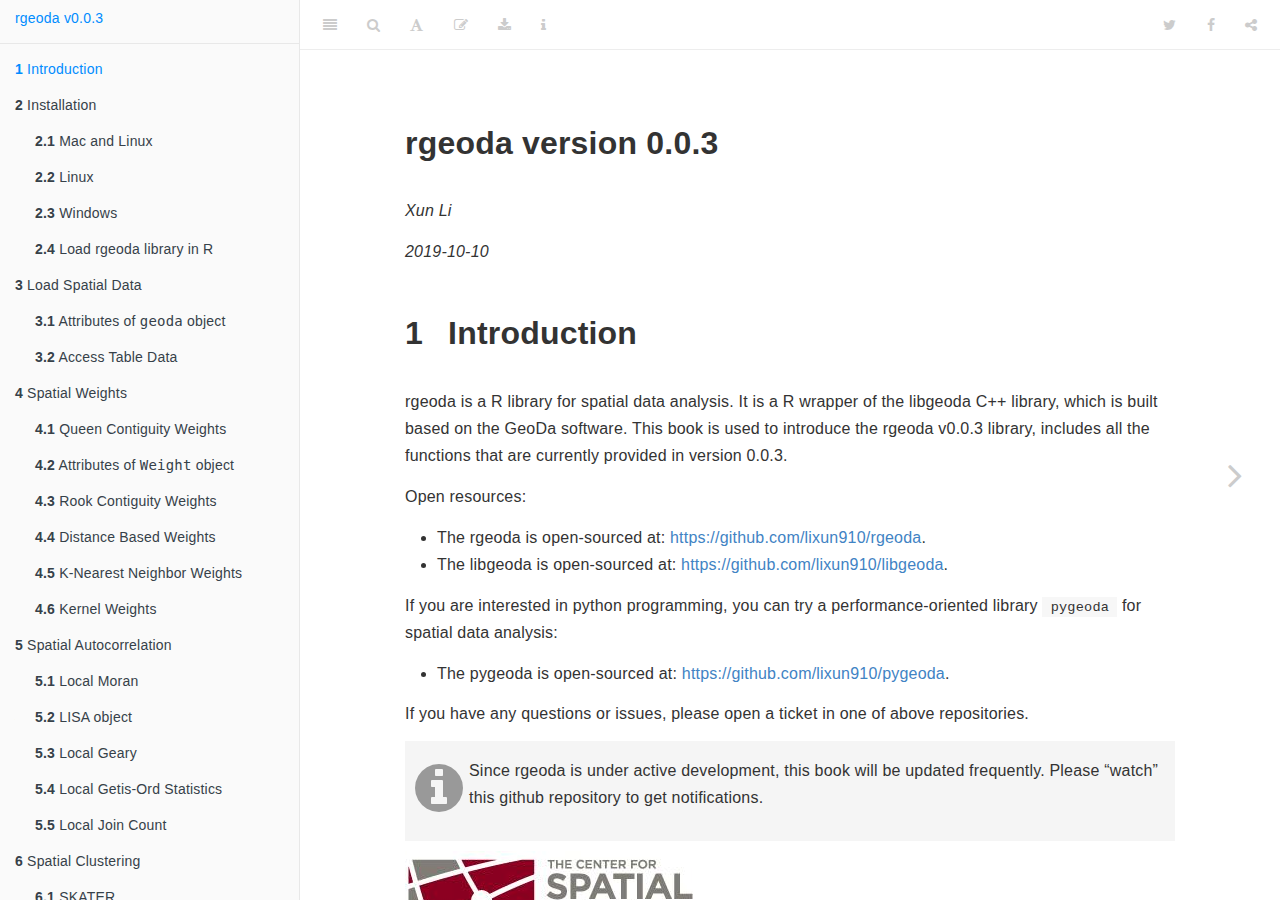
==== commit 867ad2f1: "update 0.0.3" ====
--- a/docs/index.html
+++ b/docs/index.html
@@ -24,7 +24,7 @@
 <meta name="author" content="Xun Li" />
 
 
-<meta name="date" content="2019-10-09" />
+<meta name="date" content="2019-10-10" />
 
   <meta name="viewport" content="width=device-width, initial-scale=1" />
   <meta name="apple-mobile-web-app-capable" content="yes" />
@@ -136,8 +136,9 @@
 <li class="chapter" data-level="1" data-path="index.html"><a href="index.html"><i class="fa fa-check"></i><b>1</b> Introduction</a></li>
 <li class="chapter" data-level="2" data-path="intro.html"><a href="intro.html"><i class="fa fa-check"></i><b>2</b> Installation</a><ul>
 <li class="chapter" data-level="2.1" data-path="intro.html"><a href="intro.html#mac-and-linux"><i class="fa fa-check"></i><b>2.1</b> Mac and Linux</a></li>
-<li class="chapter" data-level="2.2" data-path="intro.html"><a href="intro.html#windows"><i class="fa fa-check"></i><b>2.2</b> Windows</a></li>
-<li class="chapter" data-level="2.3" data-path="intro.html"><a href="intro.html#load-rgeoda-library-in-r"><i class="fa fa-check"></i><b>2.3</b> Load rgeoda library in R</a></li>
+<li class="chapter" data-level="2.2" data-path="intro.html"><a href="intro.html#linux"><i class="fa fa-check"></i><b>2.2</b> Linux</a></li>
+<li class="chapter" data-level="2.3" data-path="intro.html"><a href="intro.html#windows"><i class="fa fa-check"></i><b>2.3</b> Windows</a></li>
+<li class="chapter" data-level="2.4" data-path="intro.html"><a href="intro.html#load-rgeoda-library-in-r"><i class="fa fa-check"></i><b>2.4</b> Load rgeoda library in R</a></li>
 </ul></li>
 <li class="chapter" data-level="3" data-path="load-spatial-data.html"><a href="load-spatial-data.html"><i class="fa fa-check"></i><b>3</b> Load Spatial Data</a><ul>
 <li class="chapter" data-level="3.1" data-path="load-spatial-data.html"><a href="load-spatial-data.html#attributes-of-geoda-object"><i class="fa fa-check"></i><b>3.1</b> Attributes of <code>geoda</code> object</a></li>
@@ -189,7 +190,7 @@
 </ul></li>
 </ul></li>
 <li class="divider"></li>
-<li><a href="https://github.com/rstudio/bookdown" target="blank">Published with bookdown</a></li>
+<li><a href="https://github.com/rgeoda/rgeoda-book" target="blank">Published with bookdown</a></li>
 
 </ul>
 
@@ -211,7 +212,7 @@
 <div id="header">
 <h1 class="title">rgeoda version 0.0.3</h1>
 <p class="author"><em>Xun Li</em></p>
-<p class="date"><em>2019-10-09</em></p>
+<p class="date"><em>2019-10-10</em></p>
 </div>
 <div id="introduction" class="section level1">
 <h1><span class="header-section-number">1</span> Introduction</h1>
@@ -272,14 +273,14 @@
 "size": 2
 },
 "edit": {
-"link": "https://github.com/rstudio/bookdown-demo/edit/master/index.Rmd",
+"link": "https://github.com/rgeoda/rgeoda-book/edit/master/index.Rmd",
 "text": "Edit"
 },
 "history": {
 "link": null,
 "text": null
 },
-"download": ["bookdown-demo.pdf", "bookdown-demo.epub"],
+"download": ["rgeoda-book.pdf", "rgeoda-book.epub"],
 "toc": {
 "collapse": "subsection"
 }
@@ -287,6 +288,20 @@
 });
 </script>
 
+<!-- dynamically load mathjax for compatibility with self-contained -->
+<script>
+  (function () {
+    var script = document.createElement("script");
+    script.type = "text/javascript";
+    var src = "true";
+    if (src === "" || src === "true") src = "https://mathjax.rstudio.com/latest/MathJax.js?config=TeX-MML-AM_CHTML";
+    if (location.protocol !== "file:")
+      if (/^https?:/.test(src))
+        src = src.replace(/^https?:/, '');
+    script.src = src;
+    document.getElementsByTagName("head")[0].appendChild(script);
+  })();
+</script>
 </body>
 
 </html>
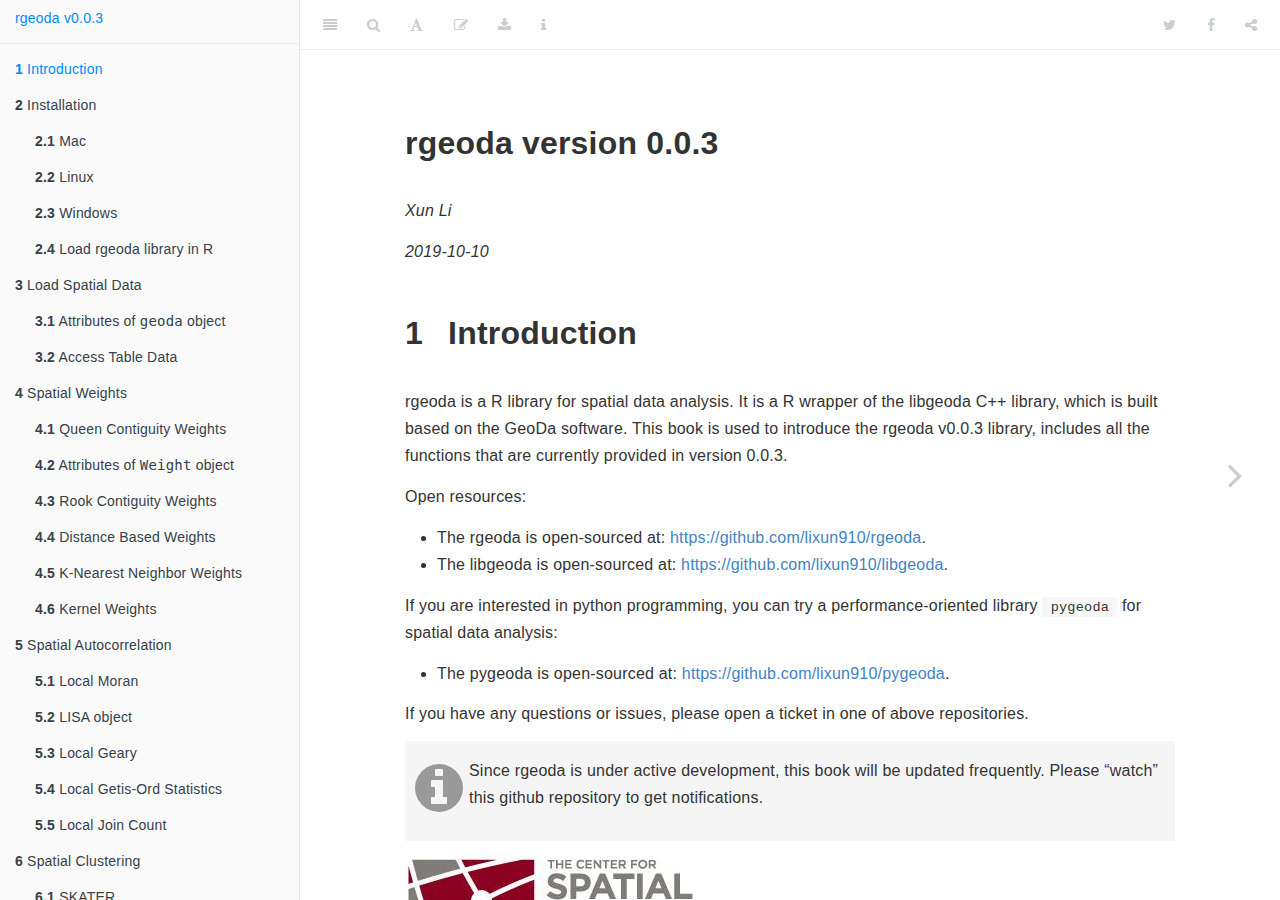
==== commit 82e0465c: "update htmls" ====
--- a/docs/index.html
+++ b/docs/index.html
@@ -135,7 +135,7 @@
 <li class="divider"></li>
 <li class="chapter" data-level="1" data-path="index.html"><a href="index.html"><i class="fa fa-check"></i><b>1</b> Introduction</a></li>
 <li class="chapter" data-level="2" data-path="intro.html"><a href="intro.html"><i class="fa fa-check"></i><b>2</b> Installation</a><ul>
-<li class="chapter" data-level="2.1" data-path="intro.html"><a href="intro.html#mac-and-linux"><i class="fa fa-check"></i><b>2.1</b> Mac and Linux</a></li>
+<li class="chapter" data-level="2.1" data-path="intro.html"><a href="intro.html#mac"><i class="fa fa-check"></i><b>2.1</b> Mac</a></li>
 <li class="chapter" data-level="2.2" data-path="intro.html"><a href="intro.html#linux"><i class="fa fa-check"></i><b>2.2</b> Linux</a></li>
 <li class="chapter" data-level="2.3" data-path="intro.html"><a href="intro.html#windows"><i class="fa fa-check"></i><b>2.3</b> Windows</a></li>
 <li class="chapter" data-level="2.4" data-path="intro.html"><a href="intro.html#load-rgeoda-library-in-r"><i class="fa fa-check"></i><b>2.4</b> Load rgeoda library in R</a></li>
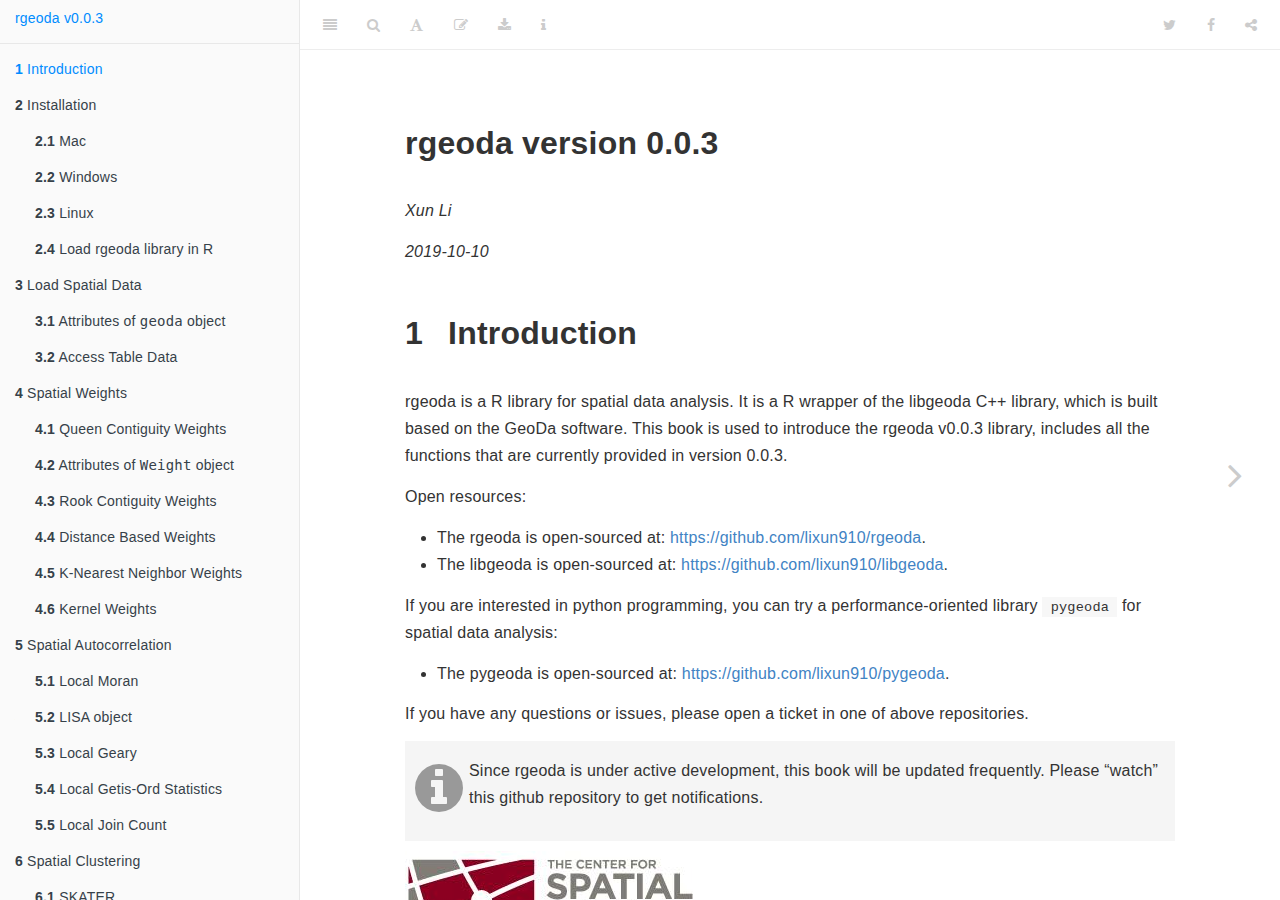
==== commit 7a59d6d5: "update installation docu" ====
--- a/docs/index.html
+++ b/docs/index.html
@@ -136,8 +136,8 @@
 <li class="chapter" data-level="1" data-path="index.html"><a href="index.html"><i class="fa fa-check"></i><b>1</b> Introduction</a></li>
 <li class="chapter" data-level="2" data-path="intro.html"><a href="intro.html"><i class="fa fa-check"></i><b>2</b> Installation</a><ul>
 <li class="chapter" data-level="2.1" data-path="intro.html"><a href="intro.html#mac"><i class="fa fa-check"></i><b>2.1</b> Mac</a></li>
-<li class="chapter" data-level="2.2" data-path="intro.html"><a href="intro.html#linux"><i class="fa fa-check"></i><b>2.2</b> Linux</a></li>
-<li class="chapter" data-level="2.3" data-path="intro.html"><a href="intro.html#windows"><i class="fa fa-check"></i><b>2.3</b> Windows</a></li>
+<li class="chapter" data-level="2.2" data-path="intro.html"><a href="intro.html#windows"><i class="fa fa-check"></i><b>2.2</b> Windows</a></li>
+<li class="chapter" data-level="2.3" data-path="intro.html"><a href="intro.html#linux"><i class="fa fa-check"></i><b>2.3</b> Linux</a></li>
 <li class="chapter" data-level="2.4" data-path="intro.html"><a href="intro.html#load-rgeoda-library-in-r"><i class="fa fa-check"></i><b>2.4</b> Load rgeoda library in R</a></li>
 </ul></li>
 <li class="chapter" data-level="3" data-path="load-spatial-data.html"><a href="load-spatial-data.html"><i class="fa fa-check"></i><b>3</b> Load Spatial Data</a><ul>
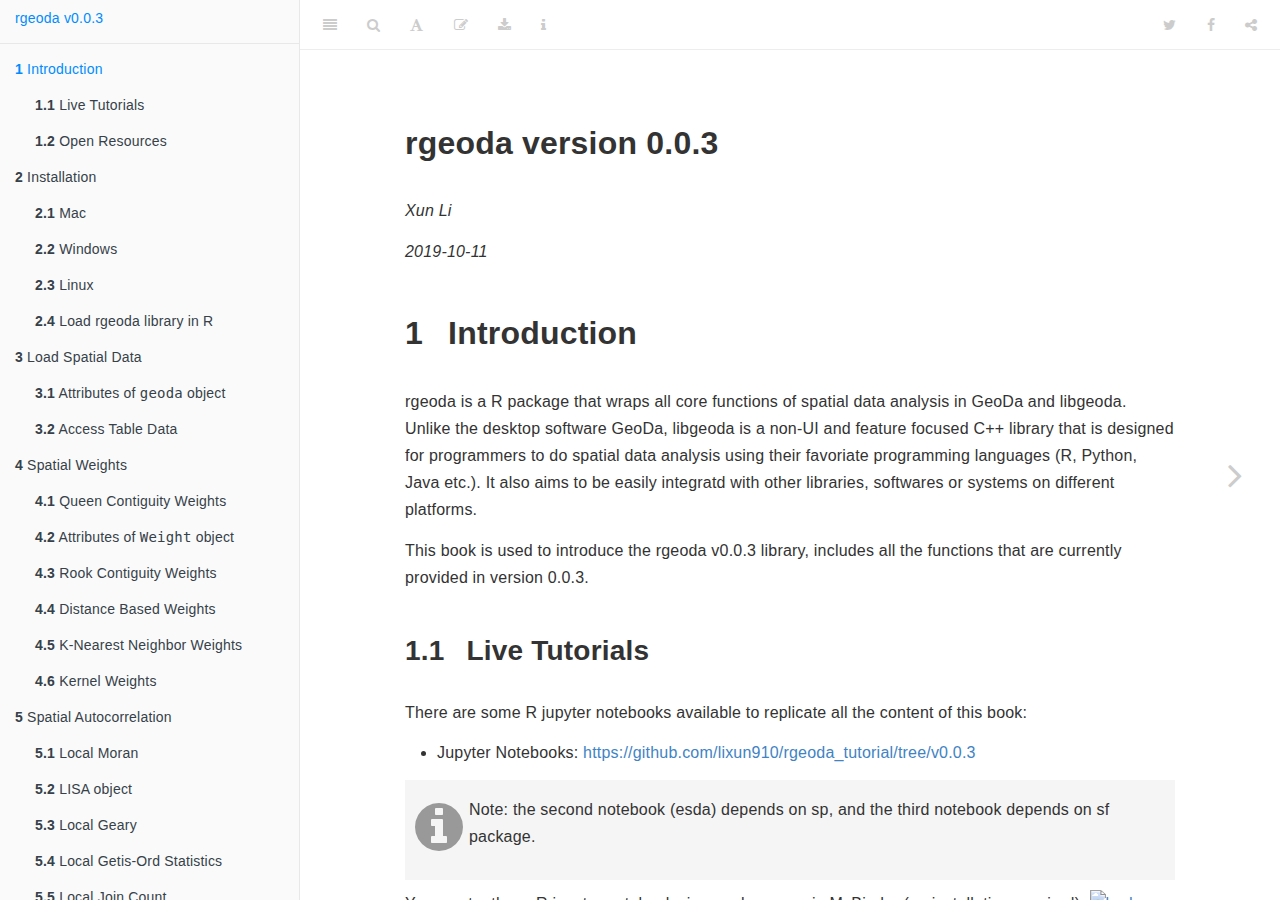
==== commit 70a1ce3d: "update intro" ====
--- a/docs/index.html
+++ b/docs/index.html
@@ -24,7 +24,7 @@
 <meta name="author" content="Xun Li" />
 
 
-<meta name="date" content="2019-10-10" />
+<meta name="date" content="2019-10-11" />
 
   <meta name="viewport" content="width=device-width, initial-scale=1" />
   <meta name="apple-mobile-web-app-capable" content="yes" />
@@ -133,7 +133,10 @@
 <li><a href="./">rgeoda v0.0.3</a></li>
 
 <li class="divider"></li>
-<li class="chapter" data-level="1" data-path="index.html"><a href="index.html"><i class="fa fa-check"></i><b>1</b> Introduction</a></li>
+<li class="chapter" data-level="1" data-path="index.html"><a href="index.html"><i class="fa fa-check"></i><b>1</b> Introduction</a><ul>
+<li class="chapter" data-level="1.1" data-path="index.html"><a href="index.html#live-tutorials"><i class="fa fa-check"></i><b>1.1</b> Live Tutorials</a></li>
+<li class="chapter" data-level="1.2" data-path="index.html"><a href="index.html#open-resources"><i class="fa fa-check"></i><b>1.2</b> Open Resources</a></li>
+</ul></li>
 <li class="chapter" data-level="2" data-path="intro.html"><a href="intro.html"><i class="fa fa-check"></i><b>2</b> Installation</a><ul>
 <li class="chapter" data-level="2.1" data-path="intro.html"><a href="intro.html#mac"><i class="fa fa-check"></i><b>2.1</b> Mac</a></li>
 <li class="chapter" data-level="2.2" data-path="intro.html"><a href="intro.html#windows"><i class="fa fa-check"></i><b>2.2</b> Windows</a></li>
@@ -212,12 +215,27 @@
 <div id="header">
 <h1 class="title">rgeoda version 0.0.3</h1>
 <p class="author"><em>Xun Li</em></p>
-<p class="date"><em>2019-10-10</em></p>
+<p class="date"><em>2019-10-11</em></p>
 </div>
 <div id="introduction" class="section level1">
 <h1><span class="header-section-number">1</span> Introduction</h1>
-<p>rgeoda is a R library for spatial data analysis. It is a R wrapper of the libgeoda C++ library, which is built based on the GeoDa software. This book is used to introduce the rgeoda v0.0.3 library, includes all the functions that are currently provided in version 0.0.3.</p>
-<p>Open resources:</p>
+<p>rgeoda is a R package that wraps all core functions of spatial data analysis in GeoDa and libgeoda. Unlike the desktop software GeoDa, libgeoda is a non-UI and feature focused C++ library that is designed for programmers to do spatial data analysis using their favoriate programming languages (R, Python, Java etc.). It also aims to be easily integratd with other libraries, softwares or systems on different platforms.</p>
+<p>This book is used to introduce the rgeoda v0.0.3 library, includes all the functions that are currently provided in version 0.0.3.</p>
+<div id="live-tutorials" class="section level2">
+<h2><span class="header-section-number">1.1</span> Live Tutorials</h2>
+<p>There are some R jupyter notebooks available to replicate all the content of this book:</p>
+<ul>
+<li>Jupyter Notebooks: <a href="https://github.com/lixun910/rgeoda_tutorial/tree/v0.0.3" class="uri">https://github.com/lixun910/rgeoda_tutorial/tree/v0.0.3</a></li>
+</ul>
+<div class="rmdinfo">
+<p>
+Note: the second notebook (esda) depends on sp, and the third notebook depends on sf package.
+</p>
+</div>
+<p>You can try these R jupyter notebooks in your browser via MyBinder (no installation required): <a href="https://mybinder.org/v2/gh/lixun910/rgeoda_tutorial/v0.0.3"><img src="https://img.shields.io/badge/rgeoda-0.0.3-E66581.svg?logo=[data-uri]" alt="badge" /></a> <a href="https://mybinder.org/v2/gh/lixun910/rgeoda_tutorial/v0.0.3" class="uri">https://mybinder.org/v2/gh/lixun910/rgeoda_tutorial/v0.0.3</a></p>
+</div>
+<div id="open-resources" class="section level2">
+<h2><span class="header-section-number">1.2</span> Open Resources</h2>
 <ul>
 <li>The rgeoda is open-sourced at: <a href="https://github.com/lixun910/rgeoda" class="uri">https://github.com/lixun910/rgeoda</a>.</li>
 <li>The libgeoda is open-sourced at: <a href="https://github.com/lixun910/libgeoda" class="uri">https://github.com/lixun910/libgeoda</a>.</li>
@@ -234,6 +252,7 @@
 </div>
 <p><img src="images/csds.jpg" /><!-- --></p>
 
+</div>
 </div>
             </section>
 
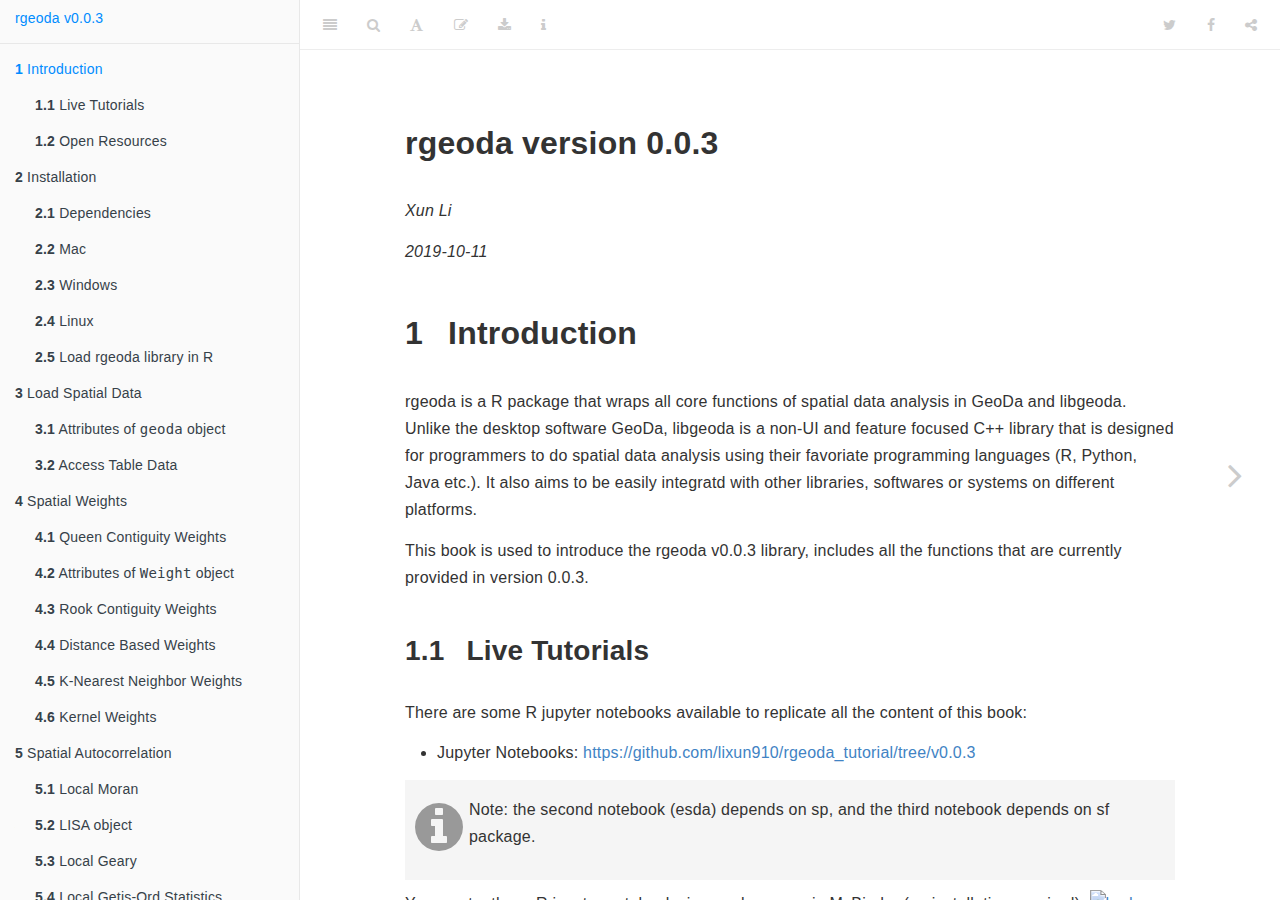
==== commit 9736fae2: "update installtion instructions" ====
--- a/docs/index.html
+++ b/docs/index.html
@@ -138,10 +138,11 @@
 <li class="chapter" data-level="1.2" data-path="index.html"><a href="index.html#open-resources"><i class="fa fa-check"></i><b>1.2</b> Open Resources</a></li>
 </ul></li>
 <li class="chapter" data-level="2" data-path="intro.html"><a href="intro.html"><i class="fa fa-check"></i><b>2</b> Installation</a><ul>
-<li class="chapter" data-level="2.1" data-path="intro.html"><a href="intro.html#mac"><i class="fa fa-check"></i><b>2.1</b> Mac</a></li>
-<li class="chapter" data-level="2.2" data-path="intro.html"><a href="intro.html#windows"><i class="fa fa-check"></i><b>2.2</b> Windows</a></li>
-<li class="chapter" data-level="2.3" data-path="intro.html"><a href="intro.html#linux"><i class="fa fa-check"></i><b>2.3</b> Linux</a></li>
-<li class="chapter" data-level="2.4" data-path="intro.html"><a href="intro.html#load-rgeoda-library-in-r"><i class="fa fa-check"></i><b>2.4</b> Load rgeoda library in R</a></li>
+<li class="chapter" data-level="2.1" data-path="intro.html"><a href="intro.html#dependencies"><i class="fa fa-check"></i><b>2.1</b> Dependencies</a></li>
+<li class="chapter" data-level="2.2" data-path="intro.html"><a href="intro.html#mac"><i class="fa fa-check"></i><b>2.2</b> Mac</a></li>
+<li class="chapter" data-level="2.3" data-path="intro.html"><a href="intro.html#windows"><i class="fa fa-check"></i><b>2.3</b> Windows</a></li>
+<li class="chapter" data-level="2.4" data-path="intro.html"><a href="intro.html#linux"><i class="fa fa-check"></i><b>2.4</b> Linux</a></li>
+<li class="chapter" data-level="2.5" data-path="intro.html"><a href="intro.html#load-rgeoda-library-in-r"><i class="fa fa-check"></i><b>2.5</b> Load rgeoda library in R</a></li>
 </ul></li>
 <li class="chapter" data-level="3" data-path="load-spatial-data.html"><a href="load-spatial-data.html"><i class="fa fa-check"></i><b>3</b> Load Spatial Data</a><ul>
 <li class="chapter" data-level="3.1" data-path="load-spatial-data.html"><a href="load-spatial-data.html#attributes-of-geoda-object"><i class="fa fa-check"></i><b>3.1</b> Attributes of <code>geoda</code> object</a></li>
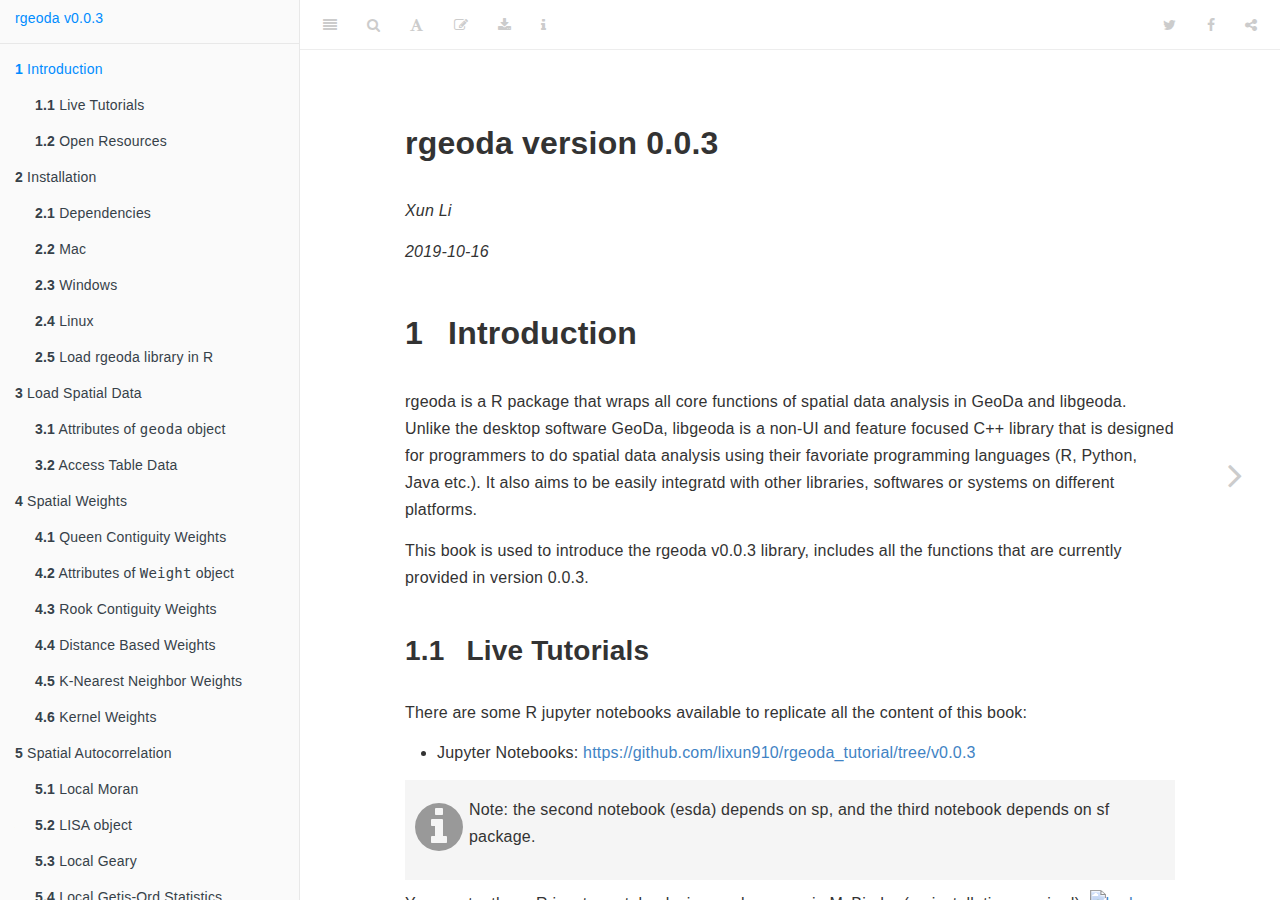
==== commit 2e5d9684: "update typos" ====
--- a/docs/index.html
+++ b/docs/index.html
@@ -24,7 +24,7 @@
 <meta name="author" content="Xun Li" />
 
 
-<meta name="date" content="2019-10-11" />
+<meta name="date" content="2019-10-16" />
 
   <meta name="viewport" content="width=device-width, initial-scale=1" />
   <meta name="apple-mobile-web-app-capable" content="yes" />
@@ -216,7 +216,7 @@
 <div id="header">
 <h1 class="title">rgeoda version 0.0.3</h1>
 <p class="author"><em>Xun Li</em></p>
-<p class="date"><em>2019-10-11</em></p>
+<p class="date"><em>2019-10-16</em></p>
 </div>
 <div id="introduction" class="section level1">
 <h1><span class="header-section-number">1</span> Introduction</h1>
@@ -241,9 +241,9 @@
 <li>The rgeoda is open-sourced at: <a href="https://github.com/lixun910/rgeoda" class="uri">https://github.com/lixun910/rgeoda</a>.</li>
 <li>The libgeoda is open-sourced at: <a href="https://github.com/lixun910/libgeoda" class="uri">https://github.com/lixun910/libgeoda</a>.</li>
 </ul>
-<p>If you are interested in python programming, you can try a performance-oriented library <code>pygeoda</code> for spatial data analysis:</p>
+<p>If you are interested in python programming, you can try a performance-oriented library <code>rgeoda</code> for spatial data analysis:</p>
 <ul>
-<li>The pygeoda is open-sourced at: <a href="https://github.com/lixun910/pygeoda" class="uri">https://github.com/lixun910/pygeoda</a>.</li>
+<li>The rgeoda is open-sourced at: <a href="https://github.com/lixun910/rgeoda" class="uri">https://github.com/lixun910/rgeoda</a>.</li>
 </ul>
 <p>If you have any questions or issues, please open a ticket in one of above repositories.</p>
 <div class="rmdinfo">
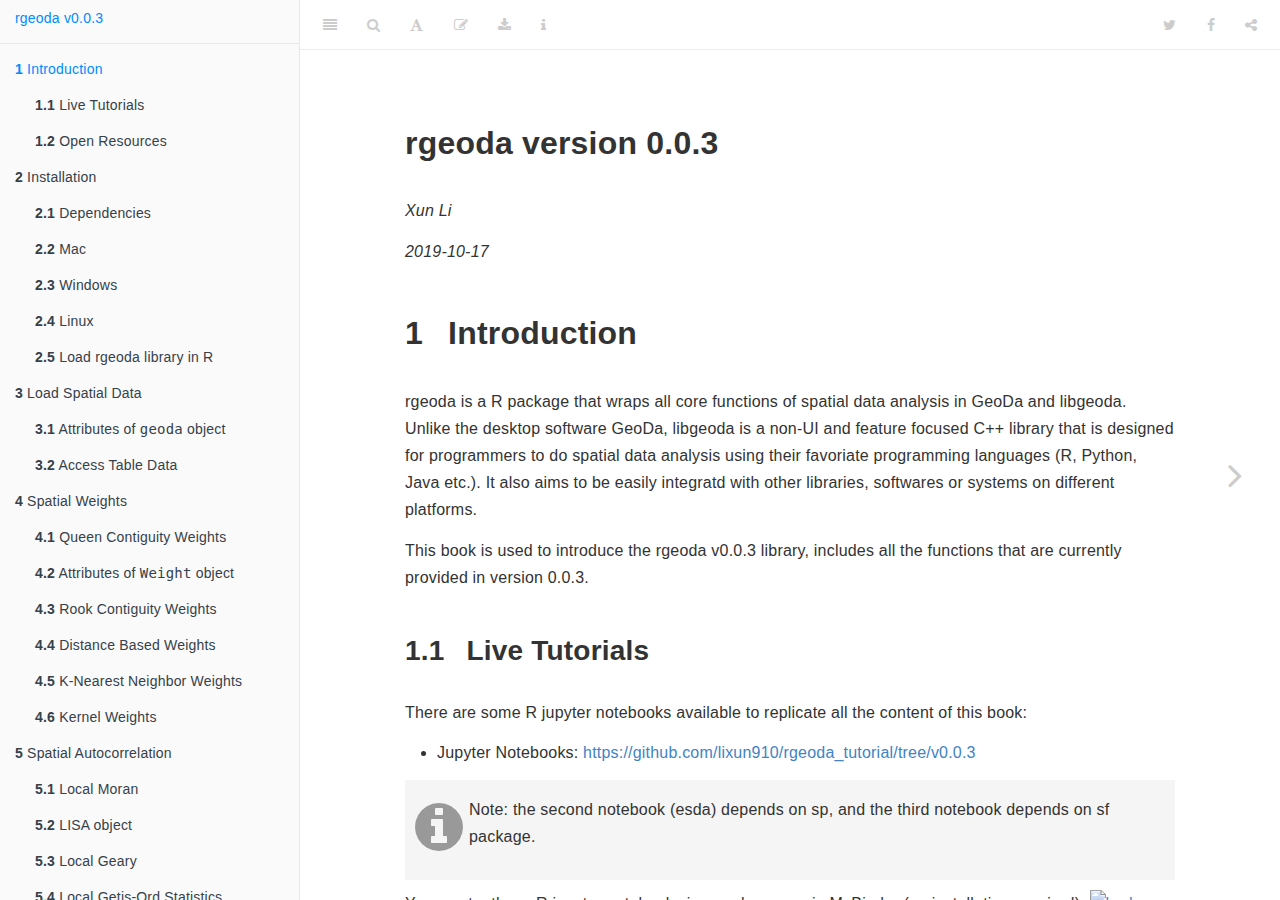
==== commit 1749d8e6: "update maxp results" ====
--- a/docs/index.html
+++ b/docs/index.html
@@ -24,7 +24,7 @@
 <meta name="author" content="Xun Li" />
 
 
-<meta name="date" content="2019-10-16" />
+<meta name="date" content="2019-10-17" />
 
   <meta name="viewport" content="width=device-width, initial-scale=1" />
   <meta name="apple-mobile-web-app-capable" content="yes" />
@@ -216,7 +216,7 @@
 <div id="header">
 <h1 class="title">rgeoda version 0.0.3</h1>
 <p class="author"><em>Xun Li</em></p>
-<p class="date"><em>2019-10-16</em></p>
+<p class="date"><em>2019-10-17</em></p>
 </div>
 <div id="introduction" class="section level1">
 <h1><span class="header-section-number">1</span> Introduction</h1>
--- a/docs/style.css
+++ b/docs/style.css
@@ -62,3 +62,21 @@
     font-size: 3.5em;
     color: #800000;
  }
+
+
+ .rmdquestion {
+  padding: 1em 1em 1em 4em;
+  margin-bottom: 10px;
+  background: #f5f5f5;
+  position:relative;
+}
+
+.rmdquestion:before {
+    content: "\f059";
+    font-family: FontAwesome;
+    left:10px;
+    position:absolute;
+    top:0px;
+    font-size: 3.5em;
+    color: #800000;
+ }
